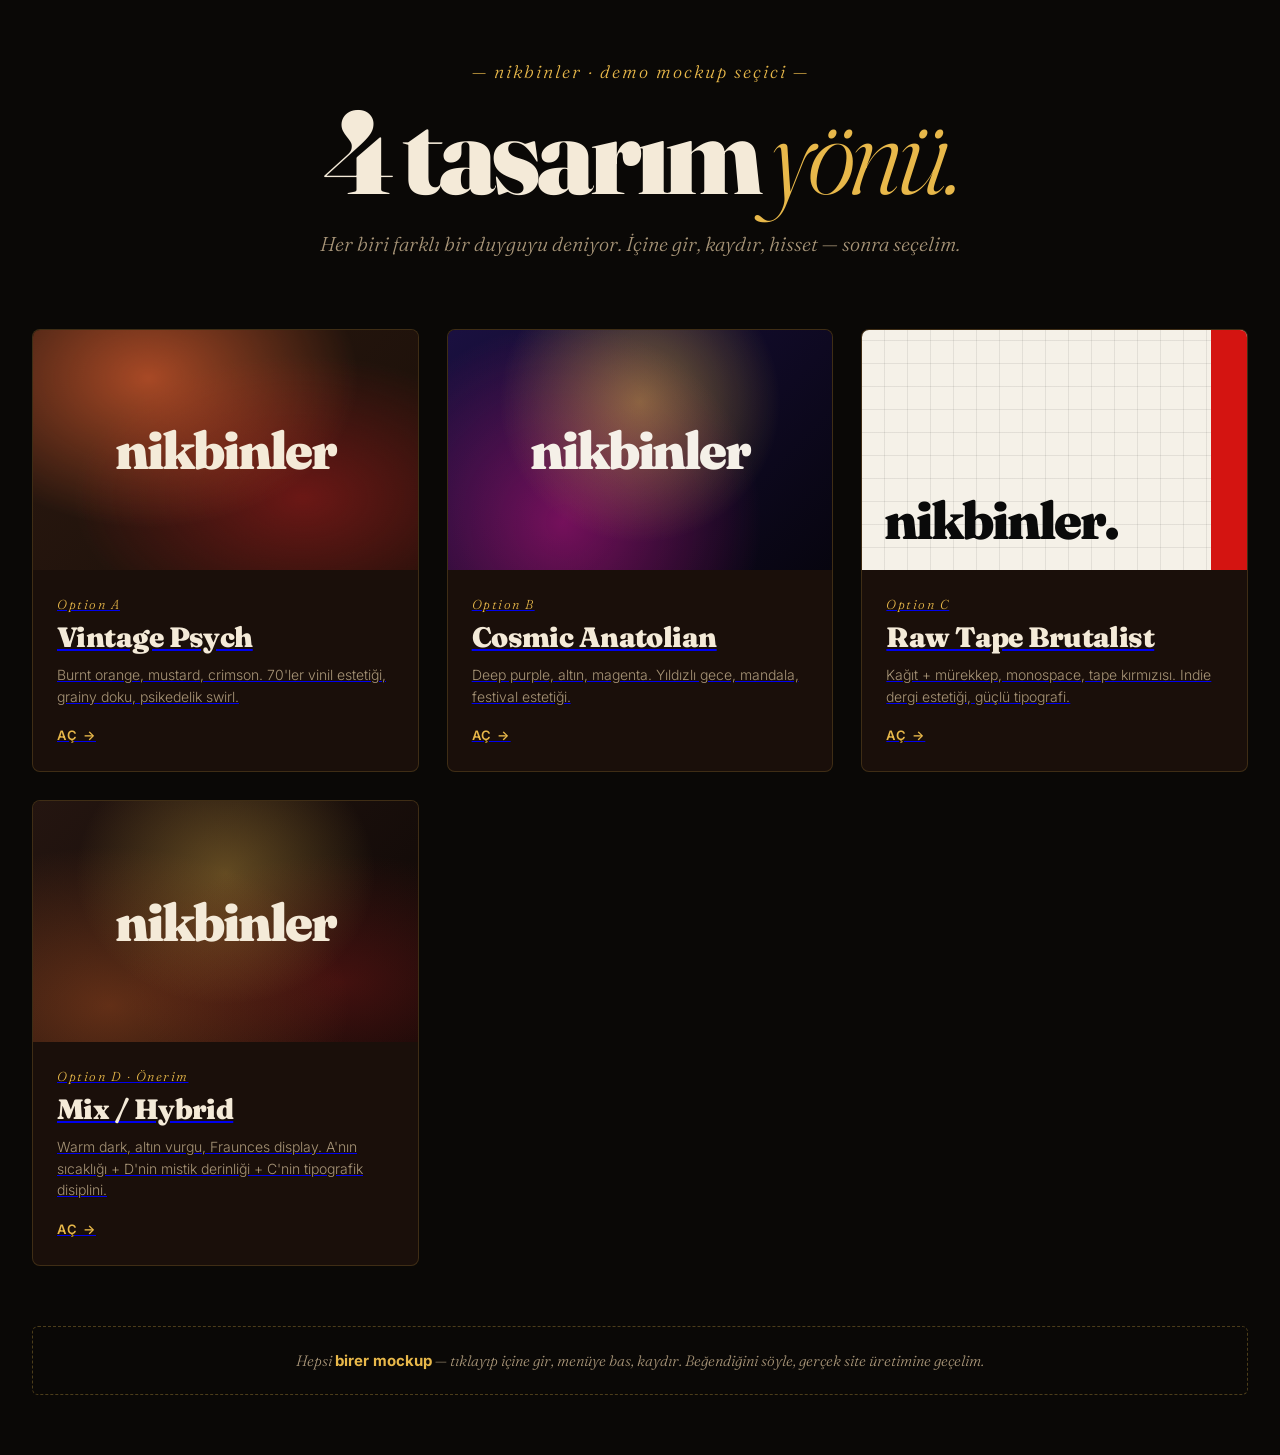
==== index.html @ 8a7c9aab "Add 4 design mockups + selector for Nikbinler site - Mockup A: Vintage Psych / Warm Analog (burnt or" ====
<!doctype html>
<html lang="tr">
<head>
<meta charset="utf-8">
<meta name="viewport" content="width=device-width,initial-scale=1">
<title>Nikbinler — Mockup Seçici</title>
<link href="https://fonts.googleapis.com/css2?family=Fraunces:ital,wght@0,400;0,900;1,300&family=Inter:wght@300;400;600&display=swap" rel="stylesheet">
<style>
  *{box-sizing:border-box;margin:0;padding:0}
  body{background:#0a0806;color:#f4ead8;font-family:'Inter',system-ui,sans-serif;min-height:100vh;padding:60px 32px;font-weight:300}
  .wrap{max-width:1280px;margin:0 auto}
  header{text-align:center;margin-bottom:70px}
  .kicker{font-family:'Fraunces',serif;font-style:italic;color:#e8b84a;font-size:18px;letter-spacing:2px;margin-bottom:18px}
  h1{font-family:'Fraunces',serif;font-weight:900;font-size:clamp(56px,9vw,120px);line-height:.9;letter-spacing:-.04em;color:#f4ead8}
  h1 em{font-weight:300;font-style:italic;color:#e8b84a}
  .sub{margin-top:24px;font-family:'Fraunces',serif;font-style:italic;font-size:20px;color:#a89578;max-width:640px;margin-left:auto;margin-right:auto;line-height:1.5}
  .grid{display:grid;grid-template-columns:repeat(auto-fit,minmax(300px,1fr));gap:28px;margin-top:20px}
  .card{background:#1a0f0a;border:1px solid rgba(232,184,74,.18);border-radius:8px;overflow:hidden;transition:all .3s;cursor:pointer;display:flex;flex-direction:column}
  .card:hover{transform:translateY(-8px);border-color:#e8b84a;box-shadow:0 30px 60px rgba(0,0,0,.5)}
  .card-preview{aspect-ratio:16/10;position:relative;overflow:hidden}
  .pA{background:
    radial-gradient(ellipse at 30% 20%,rgba(255,107,53,.6),transparent 55%),
    radial-gradient(ellipse at 70% 70%,rgba(139,26,26,.7),transparent 60%),
    linear-gradient(135deg,#2a1810,#1a0f08)}
  .pB{background:
    radial-gradient(circle at 50% 30%,rgba(232,184,74,.5),transparent 55%),
    radial-gradient(circle at 30% 80%,rgba(199,21,133,.55),transparent 60%),
    linear-gradient(135deg,#1a1040,#07050f)}
  .pC{background:#f5f1e8;background-image:
    repeating-linear-gradient(0deg,transparent 0,transparent 22px,rgba(10,10,10,.08) 22px,rgba(10,10,10,.08) 23px),
    repeating-linear-gradient(90deg,transparent 0,transparent 22px,rgba(10,10,10,.08) 22px,rgba(10,10,10,.08) 23px)}
  .pC::after{content:"nikbinler.";position:absolute;bottom:18px;left:22px;font-family:'Fraunces',serif;font-weight:900;font-size:52px;color:#0a0a0a;letter-spacing:-.04em}
  .pC::before{content:"";position:absolute;top:0;right:0;width:36px;height:100%;background:#d41411}
  .pD{background:
    radial-gradient(ellipse at 50% 30%,rgba(232,184,74,.35),transparent 55%),
    radial-gradient(ellipse at 20% 85%,rgba(232,106,44,.35),transparent 55%),
    radial-gradient(ellipse at 80% 75%,rgba(139,26,26,.4),transparent 50%),
    linear-gradient(135deg,#241510,#0e0806)}
  .pA::after,.pB::after,.pD::after{content:"nikbinler";position:absolute;top:50%;left:50%;transform:translate(-50%,-50%);font-family:'Fraunces',serif;font-weight:900;font-size:52px;color:#f4ead8;letter-spacing:-.04em}
  .pB::after{color:#f5f0e8}
  .pD::after{color:#f4ead8}
  .card-body{padding:26px 24px 28px;flex:1;display:flex;flex-direction:column}
  .card-tag{font-family:'Fraunces',serif;font-style:italic;font-size:13px;color:#e8b84a;letter-spacing:1.5px;margin-bottom:8px}
  .card h3{font-family:'Fraunces',serif;font-weight:900;font-size:28px;color:#f4ead8;margin-bottom:10px;letter-spacing:-.02em}
  .card p{font-size:14px;color:#a89578;margin-bottom:20px;flex:1;line-height:1.55}
  .card-link{font-size:13px;letter-spacing:1.5px;text-transform:uppercase;color:#e8b84a;font-weight:600}
  .card:hover .card-link{color:#fff}
  .note{margin-top:60px;padding:24px;border:1px dashed rgba(232,184,74,.3);border-radius:6px;font-family:'Fraunces',serif;font-style:italic;color:#a89578;text-align:center;font-size:15px}
  .note b{color:#e8b84a;font-style:normal;font-family:'Inter',sans-serif}
</style>
</head>
<body>
<div class="wrap">
  <header>
    <div class="kicker">— nikbinler · demo mockup seçici —</div>
    <h1>4 tasarım <em>yönü.</em></h1>
    <p class="sub">Her biri farklı bir duyguyu deniyor. İçine gir, kaydır, hisset — sonra seçelim.</p>
  </header>

  <div class="grid">
    <a href="./a/" class="card">
      <div class="card-preview pA"></div>
      <div class="card-body">
        <div class="card-tag">Option A</div>
        <h3>Vintage Psych</h3>
        <p>Burnt orange, mustard, crimson. 70'ler vinil estetiği, grainy doku, psikedelik swirl.</p>
        <span class="card-link">Aç →</span>
      </div>
    </a>
    <a href="./b/" class="card">
      <div class="card-preview pB"></div>
      <div class="card-body">
        <div class="card-tag">Option B</div>
        <h3>Cosmic Anatolian</h3>
        <p>Deep purple, altın, magenta. Yıldızlı gece, mandala, festival estetiği.</p>
        <span class="card-link">Aç →</span>
      </div>
    </a>
    <a href="./c/" class="card">
      <div class="card-preview pC"></div>
      <div class="card-body">
        <div class="card-tag">Option C</div>
        <h3>Raw Tape Brutalist</h3>
        <p>Kağıt + mürekkep, monospace, tape kırmızısı. Indie dergi estetiği, güçlü tipografi.</p>
        <span class="card-link">Aç →</span>
      </div>
    </a>
    <a href="./d/" class="card">
      <div class="card-preview pD"></div>
      <div class="card-body">
        <div class="card-tag">Option D · Önerim</div>
        <h3>Mix / Hybrid</h3>
        <p>Warm dark, altın vurgu, Fraunces display. A'nın sıcaklığı + D'nin mistik derinliği + C'nin tipografik disiplini.</p>
        <span class="card-link">Aç →</span>
      </div>
    </a>
  </div>

  <div class="note">Hepsi <b>birer mockup</b> — tıklayıp içine gir, menüye bas, kaydır. Beğendiğini söyle, gerçek site üretimine geçelim.</div>
</div>
</body>
</html>
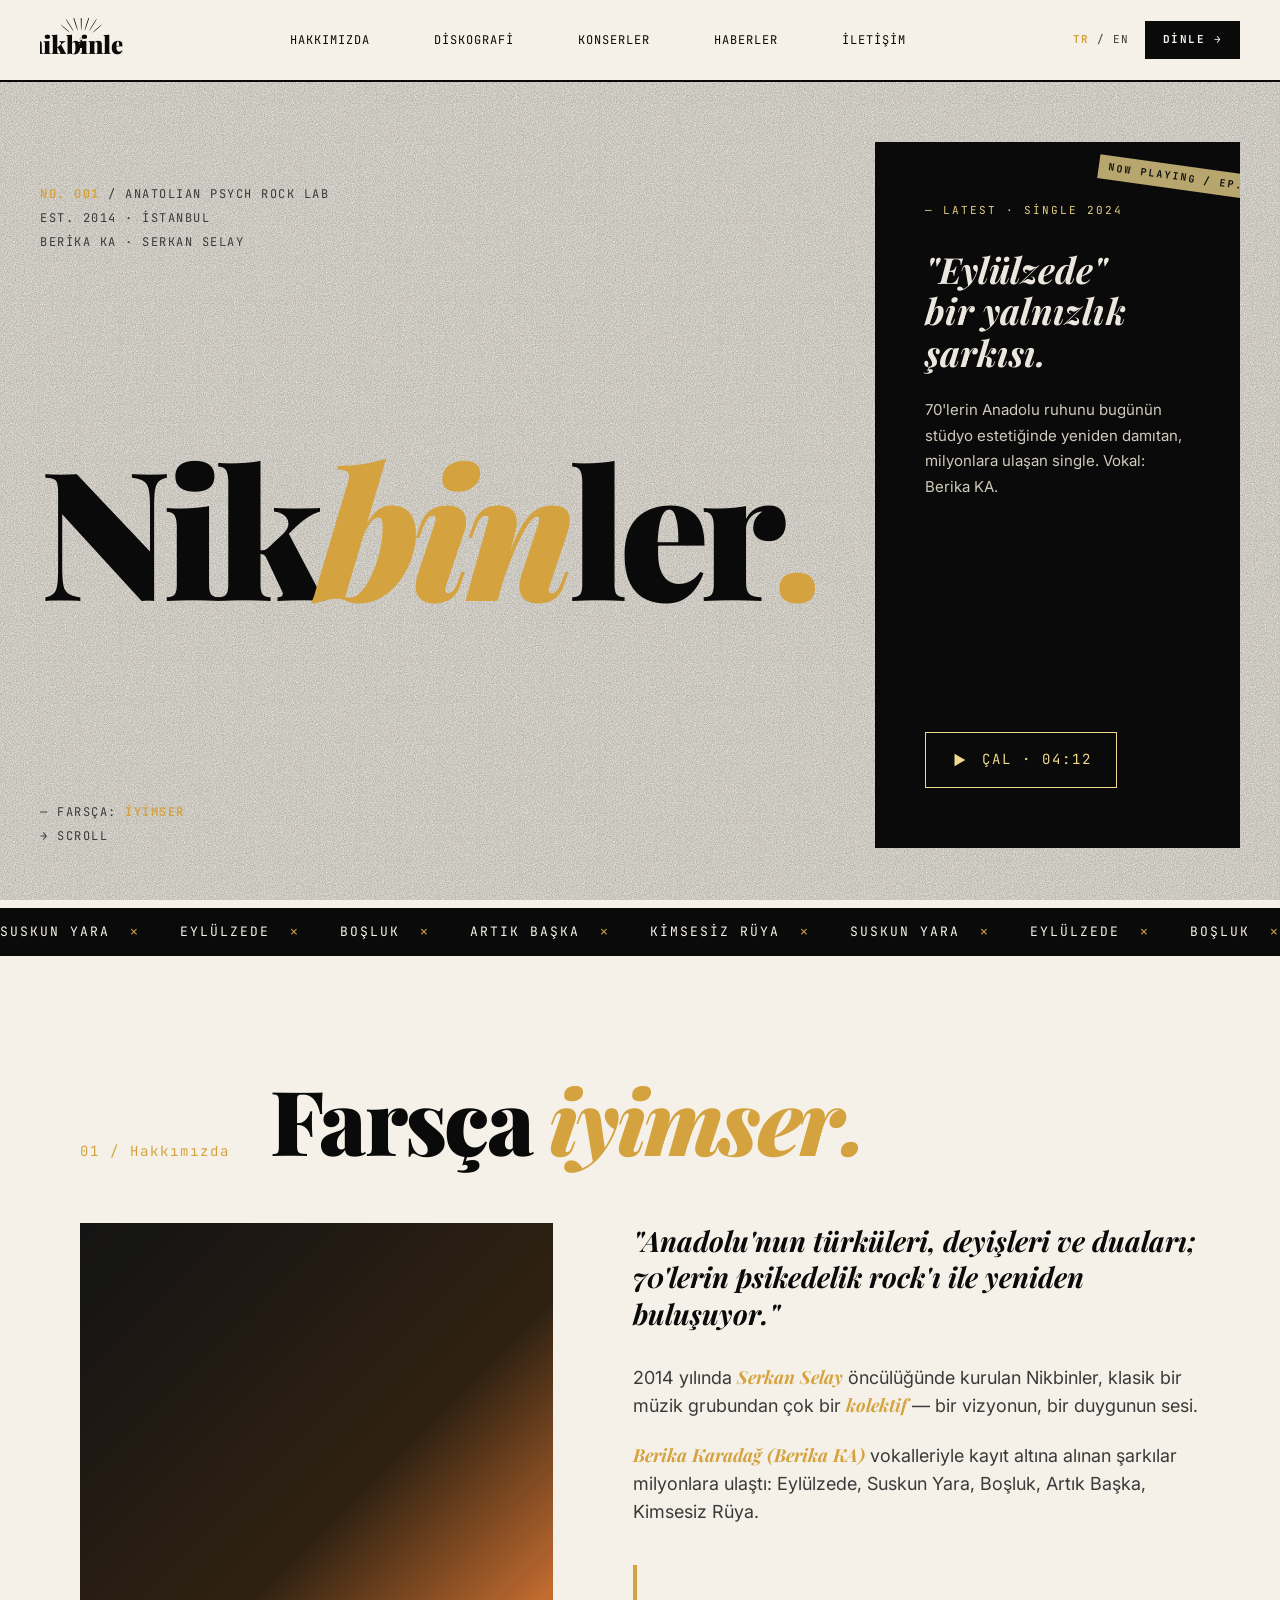
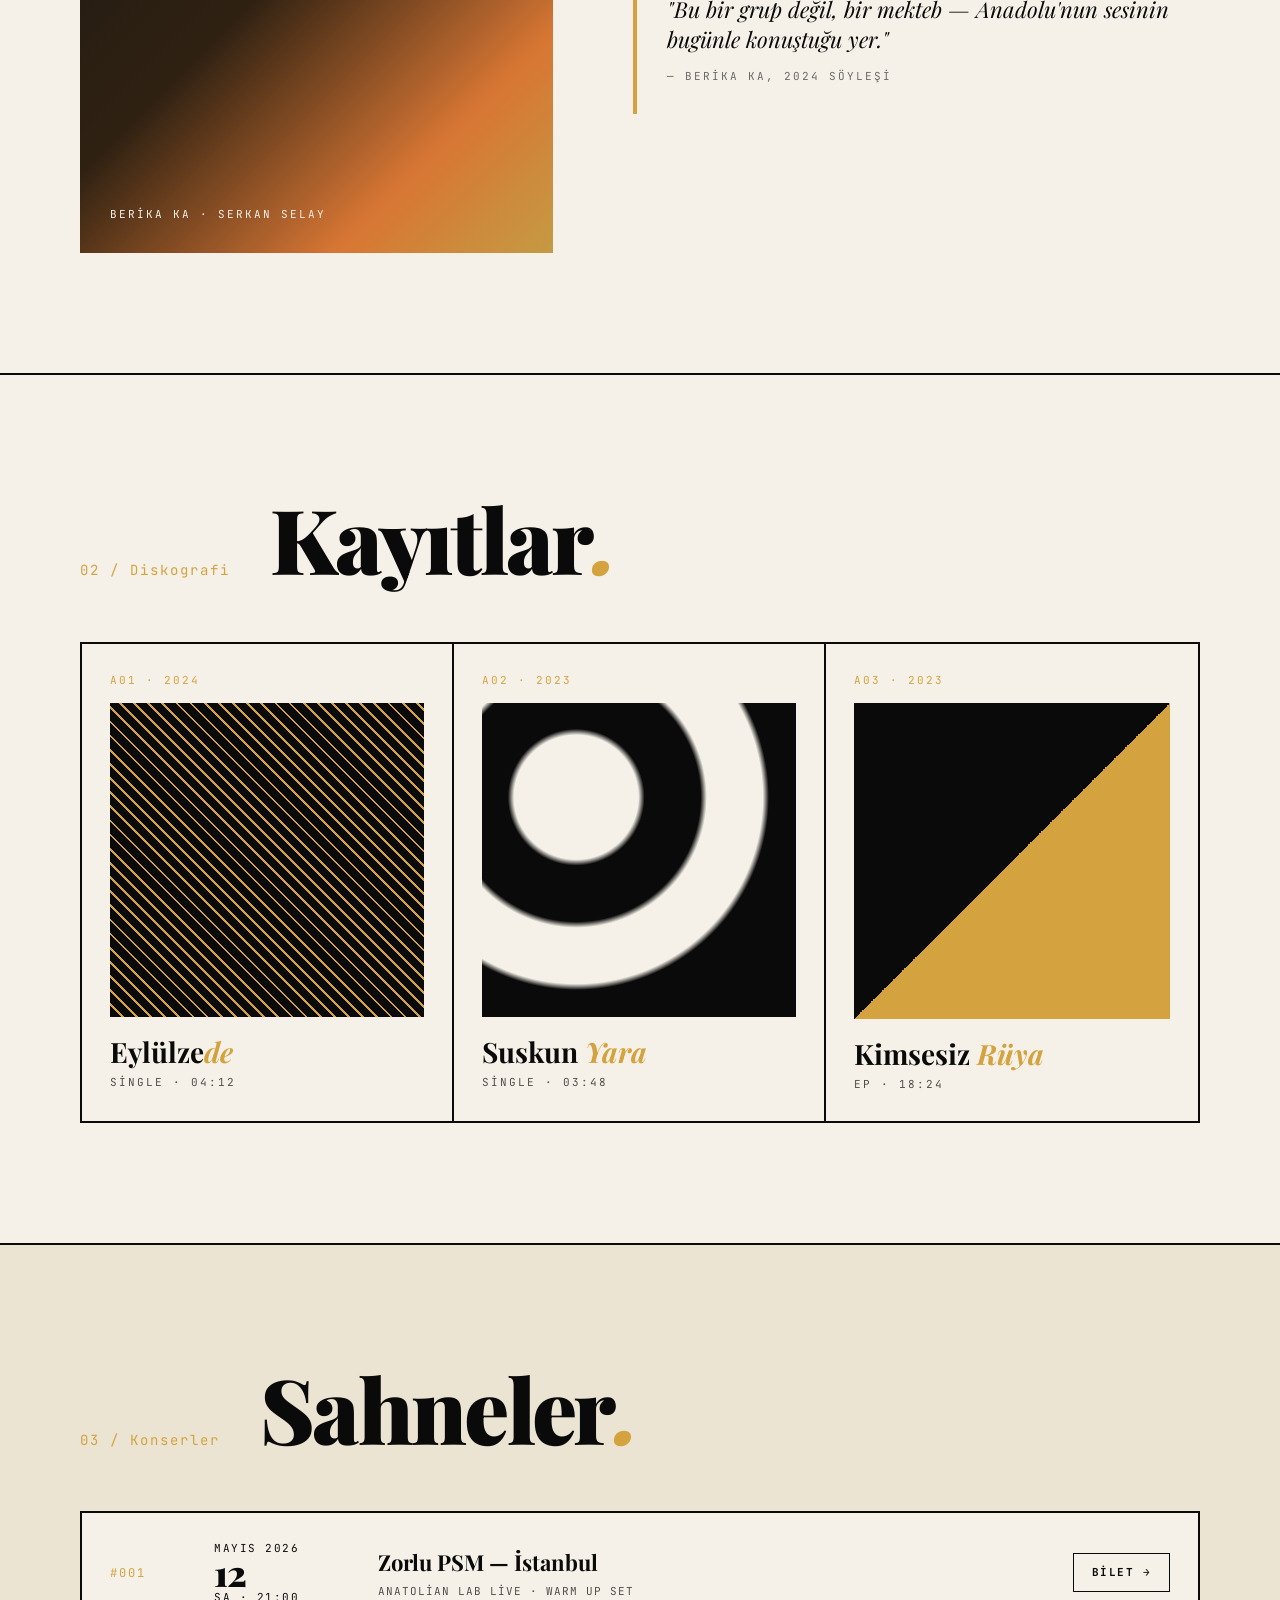
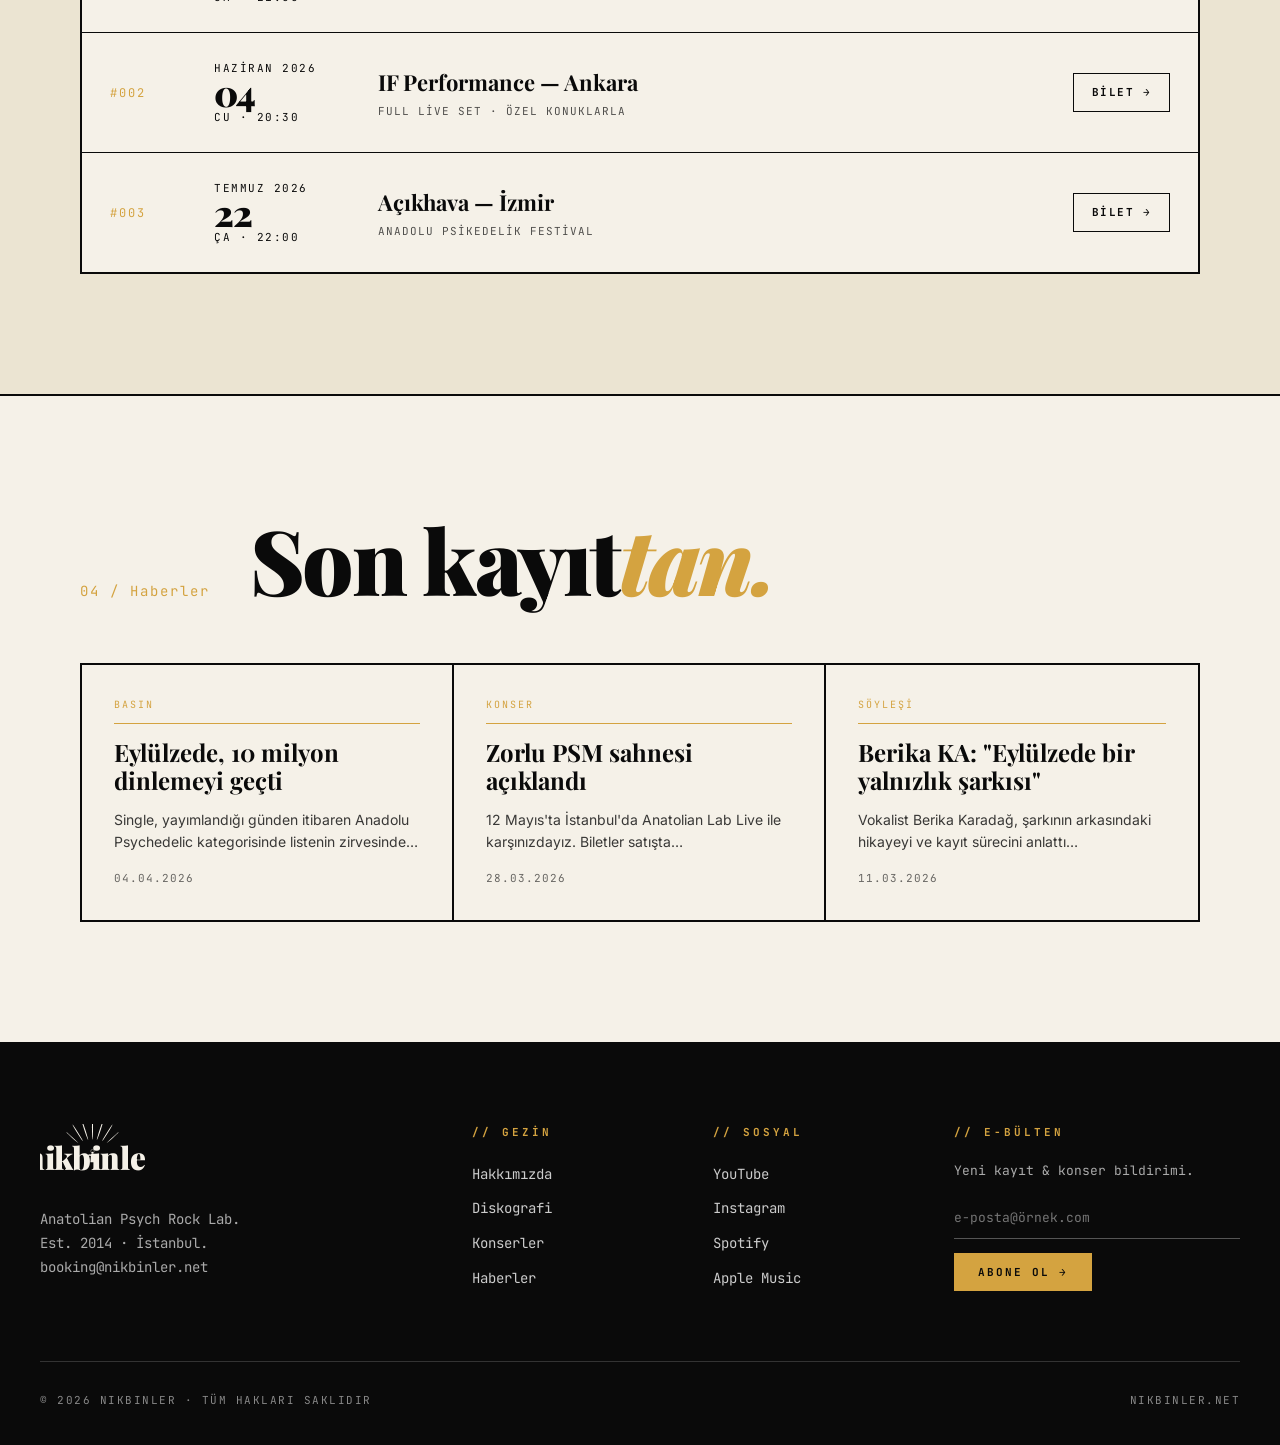
==== commit 3e64152f: "Make Raw Tape (C) the main design with mustard + orange palette - Removed mockups A, B, D, selector " ====
--- a/index.html
+++ b/index.html
@@ -3,100 +3,358 @@
 <head>
 <meta charset="utf-8">
 <meta name="viewport" content="width=device-width,initial-scale=1">
-<title>Nikbinler — Mockup Seçici</title>
-<link href="https://fonts.googleapis.com/css2?family=Fraunces:ital,wght@0,400;0,900;1,300&family=Inter:wght@300;400;600&display=swap" rel="stylesheet">
+<title>Nikbinler — Mockup C · Raw Tape Brutalist</title>
+<meta name="description" content="70'ler Anadolu Psychedelic Rock. Nikbinler resmi sitesi.">
+<link rel="preconnect" href="https://fonts.googleapis.com">
+<link rel="preconnect" href="https://fonts.gstatic.com" crossorigin>
+<link href="https://fonts.googleapis.com/css2?family=JetBrains+Mono:wght@400;500;700&family=Playfair+Display:ital,wght@0,700;0,900;1,700&family=Inter:wght@400;500&display=swap" rel="stylesheet">
 <style>
+  :root{
+    --paper:#f5f1e8;
+    --paper2:#ebe4d2;
+    --ink:#0a0a0a;
+    --ink-dim:#3a3a3a;
+    --ink-light:#6a6a6a;
+    --accent:#d4a340;
+    --accent-hi:#e87a2f;
+    --tape:#f0d98a;
+  }
   *{box-sizing:border-box;margin:0;padding:0}
-  body{background:#0a0806;color:#f4ead8;font-family:'Inter',system-ui,sans-serif;min-height:100vh;padding:60px 32px;font-weight:300}
-  .wrap{max-width:1280px;margin:0 auto}
-  header{text-align:center;margin-bottom:70px}
-  .kicker{font-family:'Fraunces',serif;font-style:italic;color:#e8b84a;font-size:18px;letter-spacing:2px;margin-bottom:18px}
-  h1{font-family:'Fraunces',serif;font-weight:900;font-size:clamp(56px,9vw,120px);line-height:.9;letter-spacing:-.04em;color:#f4ead8}
-  h1 em{font-weight:300;font-style:italic;color:#e8b84a}
-  .sub{margin-top:24px;font-family:'Fraunces',serif;font-style:italic;font-size:20px;color:#a89578;max-width:640px;margin-left:auto;margin-right:auto;line-height:1.5}
-  .grid{display:grid;grid-template-columns:repeat(auto-fit,minmax(300px,1fr));gap:28px;margin-top:20px}
-  .card{background:#1a0f0a;border:1px solid rgba(232,184,74,.18);border-radius:8px;overflow:hidden;transition:all .3s;cursor:pointer;display:flex;flex-direction:column}
-  .card:hover{transform:translateY(-8px);border-color:#e8b84a;box-shadow:0 30px 60px rgba(0,0,0,.5)}
-  .card-preview{aspect-ratio:16/10;position:relative;overflow:hidden}
-  .pA{background:
-    radial-gradient(ellipse at 30% 20%,rgba(255,107,53,.6),transparent 55%),
-    radial-gradient(ellipse at 70% 70%,rgba(139,26,26,.7),transparent 60%),
-    linear-gradient(135deg,#2a1810,#1a0f08)}
-  .pB{background:
-    radial-gradient(circle at 50% 30%,rgba(232,184,74,.5),transparent 55%),
-    radial-gradient(circle at 30% 80%,rgba(199,21,133,.55),transparent 60%),
-    linear-gradient(135deg,#1a1040,#07050f)}
-  .pC{background:#f5f1e8;background-image:
-    repeating-linear-gradient(0deg,transparent 0,transparent 22px,rgba(10,10,10,.08) 22px,rgba(10,10,10,.08) 23px),
-    repeating-linear-gradient(90deg,transparent 0,transparent 22px,rgba(10,10,10,.08) 22px,rgba(10,10,10,.08) 23px)}
-  .pC::after{content:"nikbinler.";position:absolute;bottom:18px;left:22px;font-family:'Fraunces',serif;font-weight:900;font-size:52px;color:#0a0a0a;letter-spacing:-.04em}
-  .pC::before{content:"";position:absolute;top:0;right:0;width:36px;height:100%;background:#d41411}
-  .pD{background:
-    radial-gradient(ellipse at 50% 30%,rgba(232,184,74,.35),transparent 55%),
-    radial-gradient(ellipse at 20% 85%,rgba(232,106,44,.35),transparent 55%),
-    radial-gradient(ellipse at 80% 75%,rgba(139,26,26,.4),transparent 50%),
-    linear-gradient(135deg,#241510,#0e0806)}
-  .pA::after,.pB::after,.pD::after{content:"nikbinler";position:absolute;top:50%;left:50%;transform:translate(-50%,-50%);font-family:'Fraunces',serif;font-weight:900;font-size:52px;color:#f4ead8;letter-spacing:-.04em}
-  .pB::after{color:#f5f0e8}
-  .pD::after{color:#f4ead8}
-  .card-body{padding:26px 24px 28px;flex:1;display:flex;flex-direction:column}
-  .card-tag{font-family:'Fraunces',serif;font-style:italic;font-size:13px;color:#e8b84a;letter-spacing:1.5px;margin-bottom:8px}
-  .card h3{font-family:'Fraunces',serif;font-weight:900;font-size:28px;color:#f4ead8;margin-bottom:10px;letter-spacing:-.02em}
-  .card p{font-size:14px;color:#a89578;margin-bottom:20px;flex:1;line-height:1.55}
-  .card-link{font-size:13px;letter-spacing:1.5px;text-transform:uppercase;color:#e8b84a;font-weight:600}
-  .card:hover .card-link{color:#fff}
-  .note{margin-top:60px;padding:24px;border:1px dashed rgba(232,184,74,.3);border-radius:6px;font-family:'Fraunces',serif;font-style:italic;color:#a89578;text-align:center;font-size:15px}
-  .note b{color:#e8b84a;font-style:normal;font-family:'Inter',sans-serif}
+  html{scroll-behavior:smooth}
+  body{
+    background:var(--paper);
+    color:var(--ink);
+    font-family:'Inter',system-ui,sans-serif;
+    font-weight:400;
+    line-height:1.55;
+    overflow-x:hidden;
+    position:relative;
+  }
+  /* paper texture + subtle grid */
+  body::before{
+    content:"";
+    position:fixed;inset:0;
+    background-image:
+      url("shared/img/noise.svg"),
+      repeating-linear-gradient(0deg,transparent 0,transparent 39px,rgba(10,10,10,.04) 39px,rgba(10,10,10,.04) 40px),
+      repeating-linear-gradient(90deg,transparent 0,transparent 39px,rgba(10,10,10,.04) 39px,rgba(10,10,10,.04) 40px);
+    opacity:.6;
+    pointer-events:none;
+    z-index:1;
+    mix-blend-mode:multiply;
+  }
+  a{color:inherit;text-decoration:none}
+  img{max-width:100%;display:block}
+  .container{max-width:1320px;margin:0 auto;padding:0 40px;position:relative;z-index:2}
+
+  /* NAV */
+  nav{
+    position:sticky;top:0;z-index:100;
+    background:var(--paper);
+    border-bottom:2px solid var(--ink);
+  }
+  .nav-inner{display:grid;grid-template-columns:auto 1fr auto;gap:40px;align-items:center;padding:18px 40px;max-width:1400px;margin:0 auto}
+  .nav-logo{color:var(--ink);height:44px}
+  .nav-logo svg{height:100%;width:auto}
+  .nav-menu{display:flex;gap:32px;align-items:center;justify-content:center}
+  .nav-menu a{font-family:'JetBrains Mono',monospace;font-size:12px;letter-spacing:1px;text-transform:uppercase;color:var(--ink);transition:color .15s;position:relative}
+  .nav-menu a::before{content:"[ ";color:var(--accent);opacity:0;transition:opacity .15s}
+  .nav-menu a::after{content:" ]";color:var(--accent);opacity:0;transition:opacity .15s}
+  .nav-menu a:hover::before,.nav-menu a:hover::after{opacity:1}
+  .nav-right{display:flex;gap:16px;align-items:center}
+  .nav-cta{background:var(--ink);color:var(--paper);padding:10px 18px;font-family:'JetBrains Mono',monospace;font-size:11px;letter-spacing:1.5px;text-transform:uppercase;font-weight:700}
+  .nav-cta:hover{background:var(--accent-hi);color:var(--ink)}
+  .lang{font-family:'JetBrains Mono',monospace;font-size:11px;color:var(--ink-dim);letter-spacing:1px}
+  .lang b{color:var(--accent)}
+
+  /* HERO */
+  .hero{
+    min-height:92vh;
+    display:grid;
+    grid-template-columns:1fr 1fr;
+    padding:60px 40px;
+    position:relative;
+    border-bottom:2px solid var(--ink);
+    gap:60px;
+  }
+  .hero-left{display:flex;flex-direction:column;justify-content:space-between;padding-top:40px}
+  .hero-meta{font-family:'JetBrains Mono',monospace;font-size:12px;letter-spacing:1.5px;text-transform:uppercase;color:var(--ink-dim);line-height:2}
+  .hero-meta b{color:var(--accent)}
+  .hero h1{
+    font-family:'Playfair Display',serif;
+    font-weight:900;
+    font-size:clamp(80px,14vw,220px);
+    line-height:.85;
+    color:var(--ink);
+    letter-spacing:-.04em;
+    margin:40px 0;
+  }
+  .hero h1 i{font-style:italic;color:var(--accent)}
+  .hero-right{background:var(--ink);color:var(--paper);padding:60px 50px;display:flex;flex-direction:column;justify-content:space-between;position:relative;overflow:hidden}
+  .hero-right::before{
+    content:"";position:absolute;inset:0;
+    background-image:url("shared/img/noise.svg");
+    opacity:.15;pointer-events:none;
+  }
+  .hero-tag{font-family:'JetBrains Mono',monospace;font-size:11px;letter-spacing:2px;text-transform:uppercase;color:var(--tape);margin-bottom:30px}
+  .hero-right h2{font-family:'Playfair Display',serif;font-weight:700;font-size:36px;line-height:1.15;margin-bottom:24px;font-style:italic}
+  .hero-right p{font-size:15px;color:#d8d3c4;line-height:1.7;margin-bottom:32px;max-width:420px}
+  .play-big{display:inline-flex;align-items:center;gap:14px;font-family:'JetBrains Mono',monospace;font-size:14px;letter-spacing:2px;text-transform:uppercase;color:var(--tape);border:1px solid var(--tape);padding:16px 24px;width:fit-content;transition:all .2s;position:relative;z-index:2}
+  .play-big:hover{background:var(--tape);color:var(--ink)}
+  .play-big svg{width:18px;height:18px}
+  .tape-strip{position:absolute;background:var(--tape);opacity:.75;mix-blend-mode:screen;padding:4px 10px;font-family:'JetBrains Mono',monospace;font-size:10px;letter-spacing:2px;color:var(--ink);font-weight:700;transform:rotate(-3deg)}
+
+  /* Banner bar */
+  .runner{background:var(--ink);color:var(--paper);padding:12px 0;overflow:hidden;border-bottom:2px solid var(--ink)}
+  .runner-track{display:flex;gap:40px;white-space:nowrap;animation:slide 35s linear infinite;font-family:'JetBrains Mono',monospace;font-size:13px;letter-spacing:2px;text-transform:uppercase}
+  .runner-track span{display:inline-flex;align-items:center;gap:20px}
+  .runner-track span::after{content:"✕";color:var(--accent)}
+  @keyframes slide{to{transform:translateX(-50%)}}
+
+  /* SECTION */
+  section{padding:120px 40px;border-bottom:2px solid var(--ink);position:relative;z-index:2}
+  .section-head{display:grid;grid-template-columns:auto 1fr;gap:40px;align-items:baseline;margin-bottom:60px}
+  .section-num{font-family:'JetBrains Mono',monospace;font-size:14px;color:var(--accent);letter-spacing:2px}
+  .section-title{font-family:'Playfair Display',serif;font-weight:900;font-size:clamp(48px,7vw,96px);line-height:.95;color:var(--ink);letter-spacing:-.03em}
+  .section-title i{color:var(--accent);font-style:italic}
+
+  /* ABOUT */
+  .about{display:grid;grid-template-columns:1fr 1.2fr;gap:80px;align-items:start;max-width:1320px;margin:0 auto}
+  .about-visual{aspect-ratio:3/4;background:var(--ink);position:relative;overflow:hidden}
+  .about-visual::before{content:"BERİKA KA · SERKAN SELAY";position:absolute;bottom:30px;left:30px;color:var(--paper);font-family:'JetBrains Mono',monospace;font-size:11px;letter-spacing:2px;z-index:3}
+  .about-visual::after{content:"";position:absolute;inset:0;background:linear-gradient(135deg,var(--ink),#2a1a08 50%,var(--accent-hi) 80%,var(--accent));opacity:.92;mix-blend-mode:screen}
+  .about-content p{font-size:18px;color:var(--ink-dim);margin-bottom:22px;max-width:600px}
+  .about-content p i{color:var(--accent);font-family:'Playfair Display',serif;font-weight:700}
+  .about-content .lede{font-family:'Playfair Display',serif;font-size:28px;line-height:1.3;color:var(--ink);font-style:italic;margin-bottom:32px;font-weight:700}
+  .pull-quote{margin:40px 0;padding:30px 0 30px 30px;border-left:4px solid var(--accent);font-family:'Playfair Display',serif;font-size:22px;font-style:italic;color:var(--ink);line-height:1.35}
+  .pull-quote footer{font-family:'JetBrains Mono',monospace;font-size:11px;letter-spacing:2px;text-transform:uppercase;color:var(--ink-light);margin-top:14px;font-style:normal;padding:0;background:none;border:none}
+
+  /* DISCO */
+  .albums{display:grid;grid-template-columns:repeat(3,1fr);gap:0;border:2px solid var(--ink)}
+  .album{padding:28px;border-right:2px solid var(--ink);cursor:pointer;transition:background .2s;position:relative}
+  .album:last-child{border-right:none}
+  .album:hover{background:var(--ink);color:var(--paper)}
+  .album-num{font-family:'JetBrains Mono',monospace;font-size:11px;color:var(--accent);letter-spacing:2px;margin-bottom:14px}
+  .album-cover{aspect-ratio:1;margin-bottom:20px;position:relative;overflow:hidden}
+  .cov1{background:repeating-linear-gradient(45deg,var(--ink),var(--ink) 8px,var(--accent) 8px,var(--accent) 10px)}
+  .cov2{background:radial-gradient(circle at 30% 30%,var(--paper),var(--paper) 20%,var(--ink) 22%,var(--ink) 40%,var(--paper) 42%,var(--paper) 60%,var(--ink) 62%)}
+  .cov3{background:linear-gradient(135deg,var(--ink) 0%,var(--ink) 50%,var(--accent) 50%,var(--accent) 100%)}
+  .album-title{font-family:'Playfair Display',serif;font-weight:700;font-size:28px;line-height:1.1;margin-bottom:6px}
+  .album-title i{color:var(--accent);font-style:italic}
+  .album:hover .album-title i{color:var(--tape)}
+  .album-meta{font-family:'JetBrains Mono',monospace;font-size:11px;letter-spacing:2px;text-transform:uppercase;color:inherit;opacity:.7}
+
+  /* CONCERTS */
+  .concerts-wrap{background:var(--paper2)}
+  .concert-list{border:2px solid var(--ink);background:var(--paper);margin-top:40px}
+  .concert{display:grid;grid-template-columns:80px 140px 1fr auto;gap:24px;padding:28px 28px;align-items:center;border-bottom:1px solid var(--ink)}
+  .concert:last-child{border-bottom:none}
+  .concert:hover{background:var(--ink);color:var(--paper)}
+  .concert:hover .c-num,.concert:hover .c-date b{color:var(--accent)}
+  .c-num{font-family:'JetBrains Mono',monospace;font-size:12px;color:var(--accent);letter-spacing:2px}
+  .c-date{font-family:'JetBrains Mono',monospace;font-size:11px;letter-spacing:1.5px;text-transform:uppercase;line-height:1.3}
+  .c-date b{display:block;font-family:'Playfair Display',serif;font-weight:900;font-size:36px;color:var(--ink);letter-spacing:-1px;line-height:.9;margin-bottom:2px}
+  .c-info h4{font-family:'Playfair Display',serif;font-weight:700;font-size:22px;margin-bottom:4px}
+  .c-info p{font-family:'JetBrains Mono',monospace;font-size:11px;color:inherit;opacity:.7;letter-spacing:1px;text-transform:uppercase}
+  .c-btn{font-family:'JetBrains Mono',monospace;font-size:11px;letter-spacing:1.5px;text-transform:uppercase;padding:10px 18px;border:1px solid currentColor;font-weight:700}
+  .c-btn:hover{background:var(--accent-hi);border-color:var(--accent-hi);color:var(--ink)}
+
+  /* NEWS */
+  .news-grid{display:grid;grid-template-columns:repeat(3,1fr);gap:0;border:2px solid var(--ink)}
+  .news-card{padding:32px;border-right:2px solid var(--ink);transition:background .2s}
+  .news-card:last-child{border-right:none}
+  .news-card:hover{background:var(--ink);color:var(--paper)}
+  .news-tag{font-family:'JetBrains Mono',monospace;font-size:10px;letter-spacing:2px;text-transform:uppercase;color:var(--accent);margin-bottom:14px;padding-bottom:10px;border-bottom:1px solid currentColor;display:block}
+  .news-card h4{font-family:'Playfair Display',serif;font-weight:700;font-size:24px;line-height:1.2;margin-bottom:14px}
+  .news-card p{font-size:14px;color:inherit;opacity:.8}
+  .news-date{font-family:'JetBrains Mono',monospace;font-size:11px;color:inherit;opacity:.6;margin-top:18px;letter-spacing:1px}
+
+  /* FOOTER */
+  footer{background:var(--ink);color:var(--paper);padding:80px 40px 36px;position:relative;z-index:2}
+  .footer-grid{max-width:1320px;margin:0 auto;display:grid;grid-template-columns:2fr 1fr 1fr 1.5fr;gap:50px}
+  .footer-brand svg{height:56px;color:var(--paper)}
+  .footer-brand p{color:#aaa;margin-top:22px;font-size:14px;max-width:280px;font-family:'JetBrains Mono',monospace;line-height:1.7}
+  footer h5{font-family:'JetBrains Mono',monospace;font-size:11px;letter-spacing:3px;text-transform:uppercase;color:var(--accent);margin-bottom:20px}
+  footer ul{list-style:none;display:flex;flex-direction:column;gap:10px}
+  footer li a{color:#ccc;font-size:14px;font-family:'JetBrains Mono',monospace;transition:color .15s}
+  footer li a:hover{color:var(--tape)}
+  .newsletter input{background:transparent;border:none;border-bottom:1px solid #555;padding:12px 0;color:var(--paper);width:100%;font-family:'JetBrains Mono',monospace;font-size:13px}
+  .newsletter input:focus{outline:none;border-color:var(--tape)}
+  .newsletter button{margin-top:14px;font-family:'JetBrains Mono',monospace;font-size:11px;letter-spacing:2px;text-transform:uppercase;background:var(--accent);color:var(--ink);border:none;padding:12px 24px;font-weight:700;cursor:pointer}
+  .newsletter button:hover{background:var(--accent-hi);color:var(--ink)}
+  .copyright{max-width:1320px;margin:70px auto 0;padding-top:30px;border-top:1px solid #333;display:flex;justify-content:space-between;color:#888;font-size:11px;font-family:'JetBrains Mono',monospace;letter-spacing:1.5px}
+  .mockup-badge{position:fixed;bottom:20px;right:20px;background:var(--accent);color:var(--paper);padding:10px 18px;font-family:'JetBrains Mono',monospace;font-size:11px;letter-spacing:2px;text-transform:uppercase;font-weight:700;z-index:999;box-shadow:0 10px 30px rgba(0,0,0,.25)}
+  .mockup-badge a{color:inherit;text-decoration:underline;margin-left:10px}
+
+  @media(max-width:900px){
+    .nav-menu{display:none}
+    .hero{grid-template-columns:1fr}
+    .hero-right{order:2}
+    .about{grid-template-columns:1fr;gap:40px}
+    .albums,.news-grid{grid-template-columns:1fr}
+    .album,.news-card{border-right:none;border-bottom:2px solid var(--ink)}
+    .concert{grid-template-columns:1fr;gap:10px}
+    .footer-grid{grid-template-columns:1fr 1fr}
+    .copyright{flex-direction:column;gap:10px;text-align:center}
+  }
 </style>
 </head>
 <body>
-<div class="wrap">
-  <header>
-    <div class="kicker">— nikbinler · demo mockup seçici —</div>
-    <h1>4 tasarım <em>yönü.</em></h1>
-    <p class="sub">Her biri farklı bir duyguyu deniyor. İçine gir, kaydır, hisset — sonra seçelim.</p>
-  </header>
-
-  <div class="grid">
-    <a href="./a/" class="card">
-      <div class="card-preview pA"></div>
-      <div class="card-body">
-        <div class="card-tag">Option A</div>
-        <h3>Vintage Psych</h3>
-        <p>Burnt orange, mustard, crimson. 70'ler vinil estetiği, grainy doku, psikedelik swirl.</p>
-        <span class="card-link">Aç →</span>
+
+<!-- Logo sprite -->
+<svg style="display:none" aria-hidden="true" xmlns="http://www.w3.org/2000/svg">
+  <symbol id="nb-logo" viewBox="0 0 600 320">
+    <g fill="currentColor" transform="translate(300 90)">
+      <ellipse cx="0" cy="-70" rx="3" ry="70"/>
+      <ellipse cx="-45" cy="-60" rx="3" ry="65" transform="rotate(-18 -45 -60)"/>
+      <ellipse cx="45" cy="-60" rx="3" ry="65" transform="rotate(18 45 -60)"/>
+      <ellipse cx="-85" cy="-40" rx="2.5" ry="55" transform="rotate(-32 -85 -40)"/>
+      <ellipse cx="85" cy="-40" rx="2.5" ry="55" transform="rotate(32 85 -40)"/>
+      <ellipse cx="-115" cy="-12" rx="2" ry="45" transform="rotate(-48 -115 -12)"/>
+      <ellipse cx="115" cy="-12" rx="2" ry="45" transform="rotate(48 115 -12)"/>
+    </g>
+    <text x="300" y="260" text-anchor="middle" fill="currentColor" font-family="'Alfa Slab One','Playfair Display',Georgia,serif" font-size="180" letter-spacing="-2" font-weight="900">nikbinler</text>
+    <g fill="currentColor" transform="translate(300 180) scale(0.55)">
+      <circle cx="0" cy="-45" r="18" fill="none" stroke="currentColor" stroke-width="4"/>
+      <circle cx="0" cy="-30" r="10"/>
+      <path d="M-14 -18 Q-18 20 -22 70 L22 70 Q18 20 14 -18 Q7 -22 0 -22 Q-7 -22 -14 -18 Z"/>
+      <path d="M-14 -10 Q-45 -20 -58 10 Q-48 0 -18 5 Z"/>
+      <path d="M14 -10 Q45 -20 58 10 Q48 0 18 5 Z"/>
+      <path d="M22 30 L55 55 M30 32 Q38 28 42 36 M38 40 Q46 36 50 44 M46 48 Q54 44 58 52" stroke="currentColor" stroke-width="2.5" fill="none"/>
+    </g>
+  </symbol>
+</svg>
+
+<nav>
+  <div class="nav-inner">
+    <a href="#" class="nav-logo" aria-label="Nikbinler"><svg viewBox="0 0 600 320"><use href="#nb-logo"/></svg></a>
+    <div class="nav-menu">
+      <a href="#hakkimizda">Hakkımızda</a>
+      <a href="#diskografi">Diskografi</a>
+      <a href="#konserler">Konserler</a>
+      <a href="#haberler">Haberler</a>
+      <a href="#iletisim">İletişim</a>
+    </div>
+    <div class="nav-right">
+      <span class="lang"><b>TR</b> / EN</span>
+      <a href="#dinle" class="nav-cta">Dinle →</a>
+    </div>
+  </div>
+</nav>
+
+<!-- HERO -->
+<section class="hero">
+  <div class="hero-left">
+    <div class="hero-meta">
+      <div><b>No. 001</b> / ANATOLIAN PSYCH ROCK LAB</div>
+      <div>EST. 2014 · İSTANBUL</div>
+      <div>BERİKA KA · SERKAN SELAY</div>
+    </div>
+    <h1>Nik<i>bin</i>ler<span style="color:var(--accent)">.</span></h1>
+    <div class="hero-meta">
+      <div>— FARSÇA: <b>İYİMSER</b></div>
+      <div>→ SCROLL</div>
+    </div>
+  </div>
+  <div class="hero-right">
+    <span class="tape-strip" style="top:24px;right:-30px;transform:rotate(8deg)">NOW PLAYING / EP.04</span>
+    <div>
+      <div class="hero-tag">— Latest · Single 2024</div>
+      <h2>"Eylülzede" <br>bir yalnızlık şarkısı.</h2>
+      <p>70'lerin Anadolu ruhunu bugünün stüdyo estetiğinde yeniden damıtan, milyonlara ulaşan single. Vokal: Berika KA.</p>
+    </div>
+    <a href="#" class="play-big"><svg viewBox="0 0 20 20" fill="currentColor"><path d="M5 3 L17 10 L5 17 Z"/></svg> Çal · 04:12</a>
+  </div>
+</section>
+
+<!-- RUNNER -->
+<div class="runner">
+  <div class="runner-track">
+    <span>SUSKUN YARA</span><span>EYLÜLZEDE</span><span>BOŞLUK</span><span>ARTIK BAŞKA</span><span>KİMSESİZ RÜYA</span>
+    <span>SUSKUN YARA</span><span>EYLÜLZEDE</span><span>BOŞLUK</span><span>ARTIK BAŞKA</span><span>KİMSESİZ RÜYA</span>
+  </div>
+</div>
+
+<!-- ABOUT -->
+<section id="hakkimizda">
+  <div class="container">
+    <div class="section-head"><div class="section-num">01 / Hakkımızda</div><h2 class="section-title">Farsça <i>iyimser.</i></h2></div>
+    <div class="about">
+      <div class="about-visual" aria-hidden="true"></div>
+      <div class="about-content">
+        <p class="lede">"Anadolu'nun türküleri, deyişleri ve duaları; 70'lerin psikedelik rock'ı ile yeniden buluşuyor."</p>
+        <p>2014 yılında <i>Serkan Selay</i> öncülüğünde kurulan Nikbinler, klasik bir müzik grubundan çok bir <i>kolektif</i> — bir vizyonun, bir duygunun sesi.</p>
+        <p><i>Berika Karadağ (Berika KA)</i> vokalleriyle kayıt altına alınan şarkılar milyonlara ulaştı: Eylülzede, Suskun Yara, Boşluk, Artık Başka, Kimsesiz Rüya.</p>
+        <blockquote class="pull-quote">"Bu bir grup değil, bir mekteb — Anadolu'nun sesinin bugünle konuştuğu yer."<footer>— Berika KA, 2024 Söyleşi</footer></blockquote>
       </div>
-    </a>
-    <a href="./b/" class="card">
-      <div class="card-preview pB"></div>
-      <div class="card-body">
-        <div class="card-tag">Option B</div>
-        <h3>Cosmic Anatolian</h3>
-        <p>Deep purple, altın, magenta. Yıldızlı gece, mandala, festival estetiği.</p>
-        <span class="card-link">Aç →</span>
+    </div>
+  </div>
+</section>
+
+<!-- DISCO -->
+<section id="diskografi">
+  <div class="container">
+    <div class="section-head"><div class="section-num">02 / Diskografi</div><h2 class="section-title">Kayıtlar<i>.</i></h2></div>
+    <div class="albums">
+      <div class="album"><div class="album-num">A01 · 2024</div><div class="album-cover cov1"></div><div class="album-title">Eylülze<i>de</i></div><div class="album-meta">Single · 04:12</div></div>
+      <div class="album"><div class="album-num">A02 · 2023</div><div class="album-cover cov2"></div><div class="album-title">Suskun <i>Yara</i></div><div class="album-meta">Single · 03:48</div></div>
+      <div class="album"><div class="album-num">A03 · 2023</div><div class="album-cover cov3"></div><div class="album-title">Kimsesiz <i>Rüya</i></div><div class="album-meta">EP · 18:24</div></div>
+    </div>
+  </div>
+</section>
+
+<!-- CONCERTS -->
+<section id="konserler" class="concerts-wrap">
+  <div class="container">
+    <div class="section-head"><div class="section-num">03 / Konserler</div><h2 class="section-title">Sahneler<i>.</i></h2></div>
+    <div class="concert-list">
+      <div class="concert">
+        <div class="c-num">#001</div>
+        <div class="c-date">Mayıs 2026<b>12</b>Sa · 21:00</div>
+        <div class="c-info"><h4>Zorlu PSM — İstanbul</h4><p>Anatolian Lab Live · Warm Up Set</p></div>
+        <a href="#" class="c-btn">Bilet →</a>
       </div>
-    </a>
-    <a href="./c/" class="card">
-      <div class="card-preview pC"></div>
-      <div class="card-body">
-        <div class="card-tag">Option C</div>
-        <h3>Raw Tape Brutalist</h3>
-        <p>Kağıt + mürekkep, monospace, tape kırmızısı. Indie dergi estetiği, güçlü tipografi.</p>
-        <span class="card-link">Aç →</span>
+      <div class="concert">
+        <div class="c-num">#002</div>
+        <div class="c-date">Haziran 2026<b>04</b>Cu · 20:30</div>
+        <div class="c-info"><h4>IF Performance — Ankara</h4><p>Full Live Set · Özel Konuklarla</p></div>
+        <a href="#" class="c-btn">Bilet →</a>
       </div>
-    </a>
-    <a href="./d/" class="card">
-      <div class="card-preview pD"></div>
-      <div class="card-body">
-        <div class="card-tag">Option D · Önerim</div>
-        <h3>Mix / Hybrid</h3>
-        <p>Warm dark, altın vurgu, Fraunces display. A'nın sıcaklığı + D'nin mistik derinliği + C'nin tipografik disiplini.</p>
-        <span class="card-link">Aç →</span>
+      <div class="concert">
+        <div class="c-num">#003</div>
+        <div class="c-date">Temmuz 2026<b>22</b>Ça · 22:00</div>
+        <div class="c-info"><h4>Açıkhava — İzmir</h4><p>Anadolu Psikedelik Festival</p></div>
+        <a href="#" class="c-btn">Bilet →</a>
       </div>
-    </a>
-  </div>
-
-  <div class="note">Hepsi <b>birer mockup</b> — tıklayıp içine gir, menüye bas, kaydır. Beğendiğini söyle, gerçek site üretimine geçelim.</div>
-</div>
+    </div>
+  </div>
+</section>
+
+<!-- NEWS -->
+<section id="haberler">
+  <div class="container">
+    <div class="section-head"><div class="section-num">04 / Haberler</div><h2 class="section-title">Son kayıt<i>tan.</i></h2></div>
+    <div class="news-grid">
+      <article class="news-card"><span class="news-tag">Basın</span><h4>Eylülzede, 10 milyon dinlemeyi geçti</h4><p>Single, yayımlandığı günden itibaren Anadolu Psychedelic kategorisinde listenin zirvesinde…</p><div class="news-date">04.04.2026</div></article>
+      <article class="news-card"><span class="news-tag">Konser</span><h4>Zorlu PSM sahnesi açıklandı</h4><p>12 Mayıs'ta İstanbul'da Anatolian Lab Live ile karşınızdayız. Biletler satışta…</p><div class="news-date">28.03.2026</div></article>
+      <article class="news-card"><span class="news-tag">Söyleşi</span><h4>Berika KA: "Eylülzede bir yalnızlık şarkısı"</h4><p>Vokalist Berika Karadağ, şarkının arkasındaki hikayeyi ve kayıt sürecini anlattı…</p><div class="news-date">11.03.2026</div></article>
+    </div>
+  </div>
+</section>
+
+<!-- FOOTER -->
+<footer id="iletisim">
+  <div class="footer-grid">
+    <div class="footer-brand">
+      <svg viewBox="0 0 600 320"><use href="#nb-logo"/></svg>
+      <p>Anatolian Psych Rock Lab.<br>Est. 2014 · İstanbul.<br>booking@nikbinler.net</p>
+    </div>
+    <div><h5>// Gezin</h5><ul><li><a href="#hakkimizda">Hakkımızda</a></li><li><a href="#diskografi">Diskografi</a></li><li><a href="#konserler">Konserler</a></li><li><a href="#haberler">Haberler</a></li></ul></div>
+    <div><h5>// Sosyal</h5><ul><li><a href="https://youtube.com/@nikbinler" target="_blank">YouTube</a></li><li><a href="https://instagram.com/nikbinlerband" target="_blank">Instagram</a></li><li><a href="#">Spotify</a></li><li><a href="#">Apple Music</a></li></ul></div>
+    <div class="newsletter"><h5>// E-Bülten</h5><p style="font-size:13px;color:#aaa;margin-bottom:16px;font-family:'JetBrains Mono',monospace">Yeni kayıt & konser bildirimi.</p><input type="email" placeholder="e-posta@örnek.com"><button>Abone Ol →</button></div>
+  </div>
+  <div class="copyright"><span>© 2026 NIKBINLER · TÜM HAKLARI SAKLIDIR</span><span>NIKBINLER.NET</span></div>
+</footer>
+
 </body>
 </html>
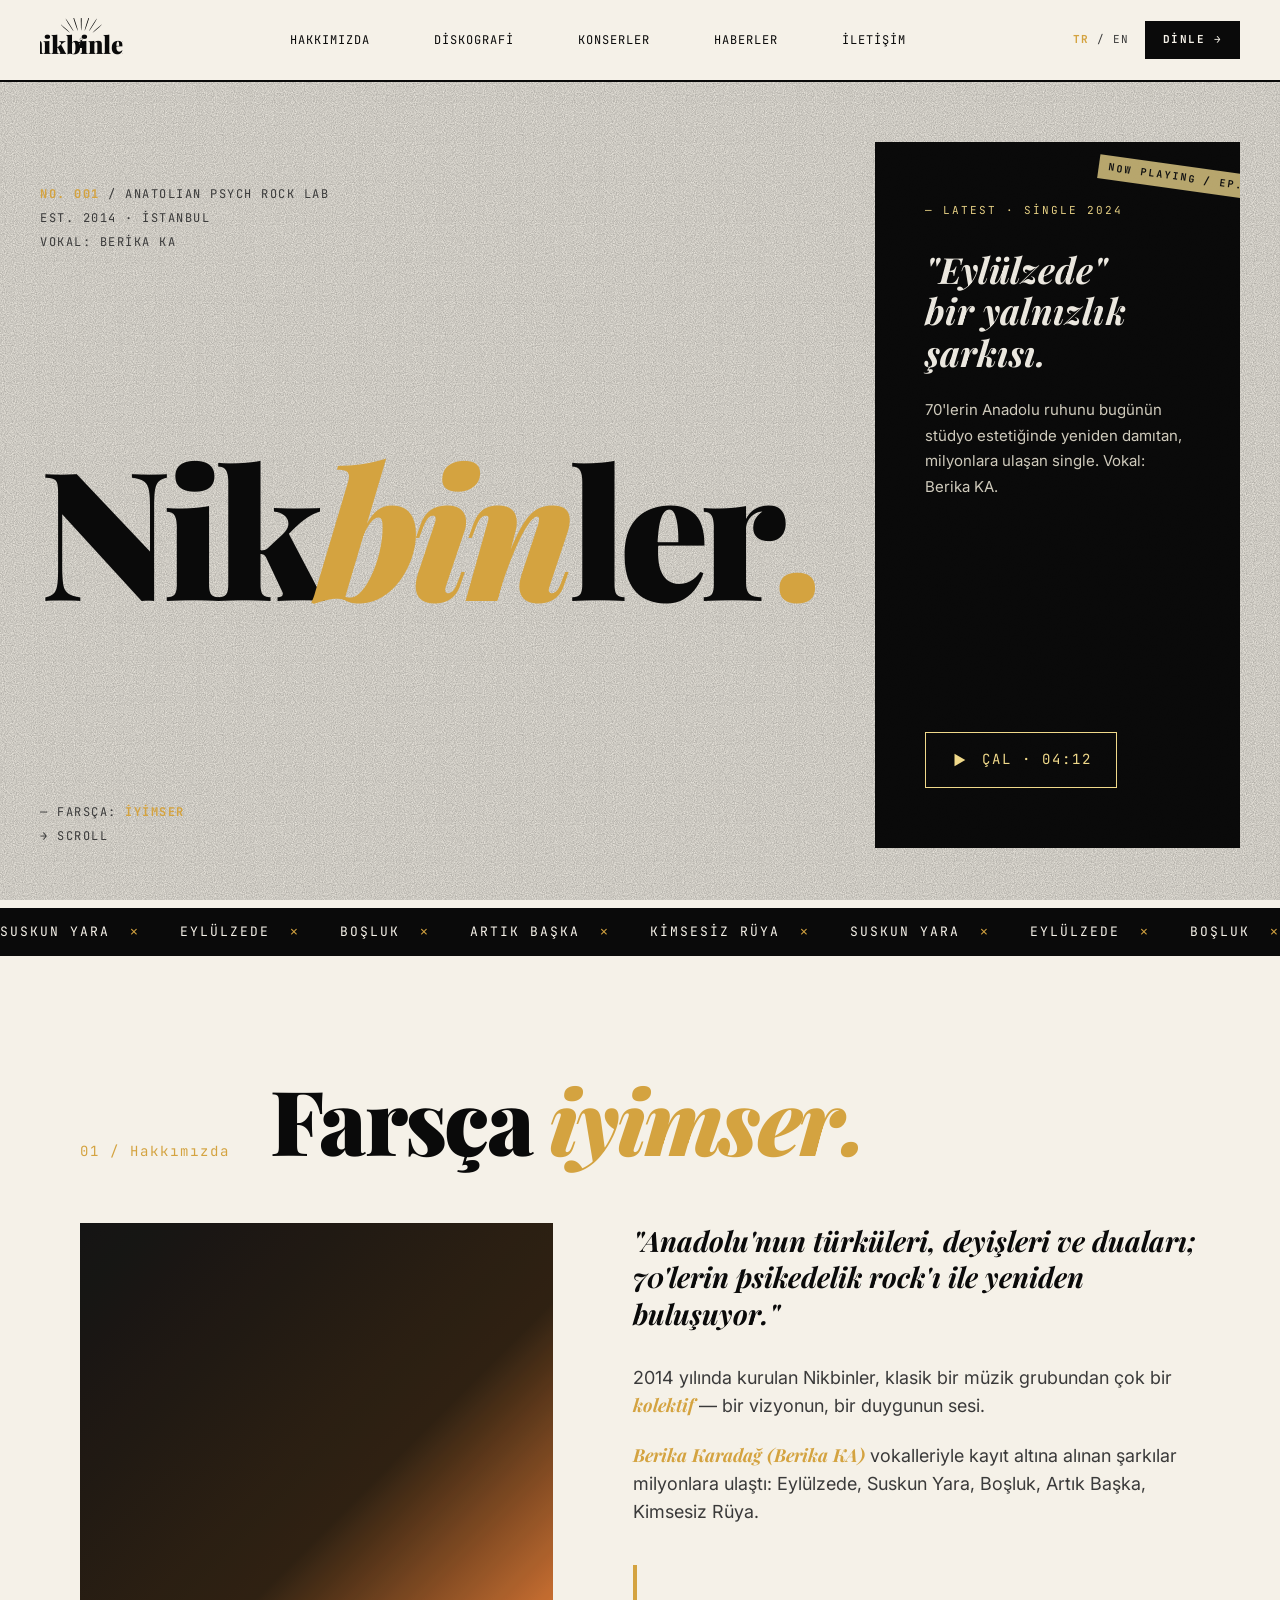
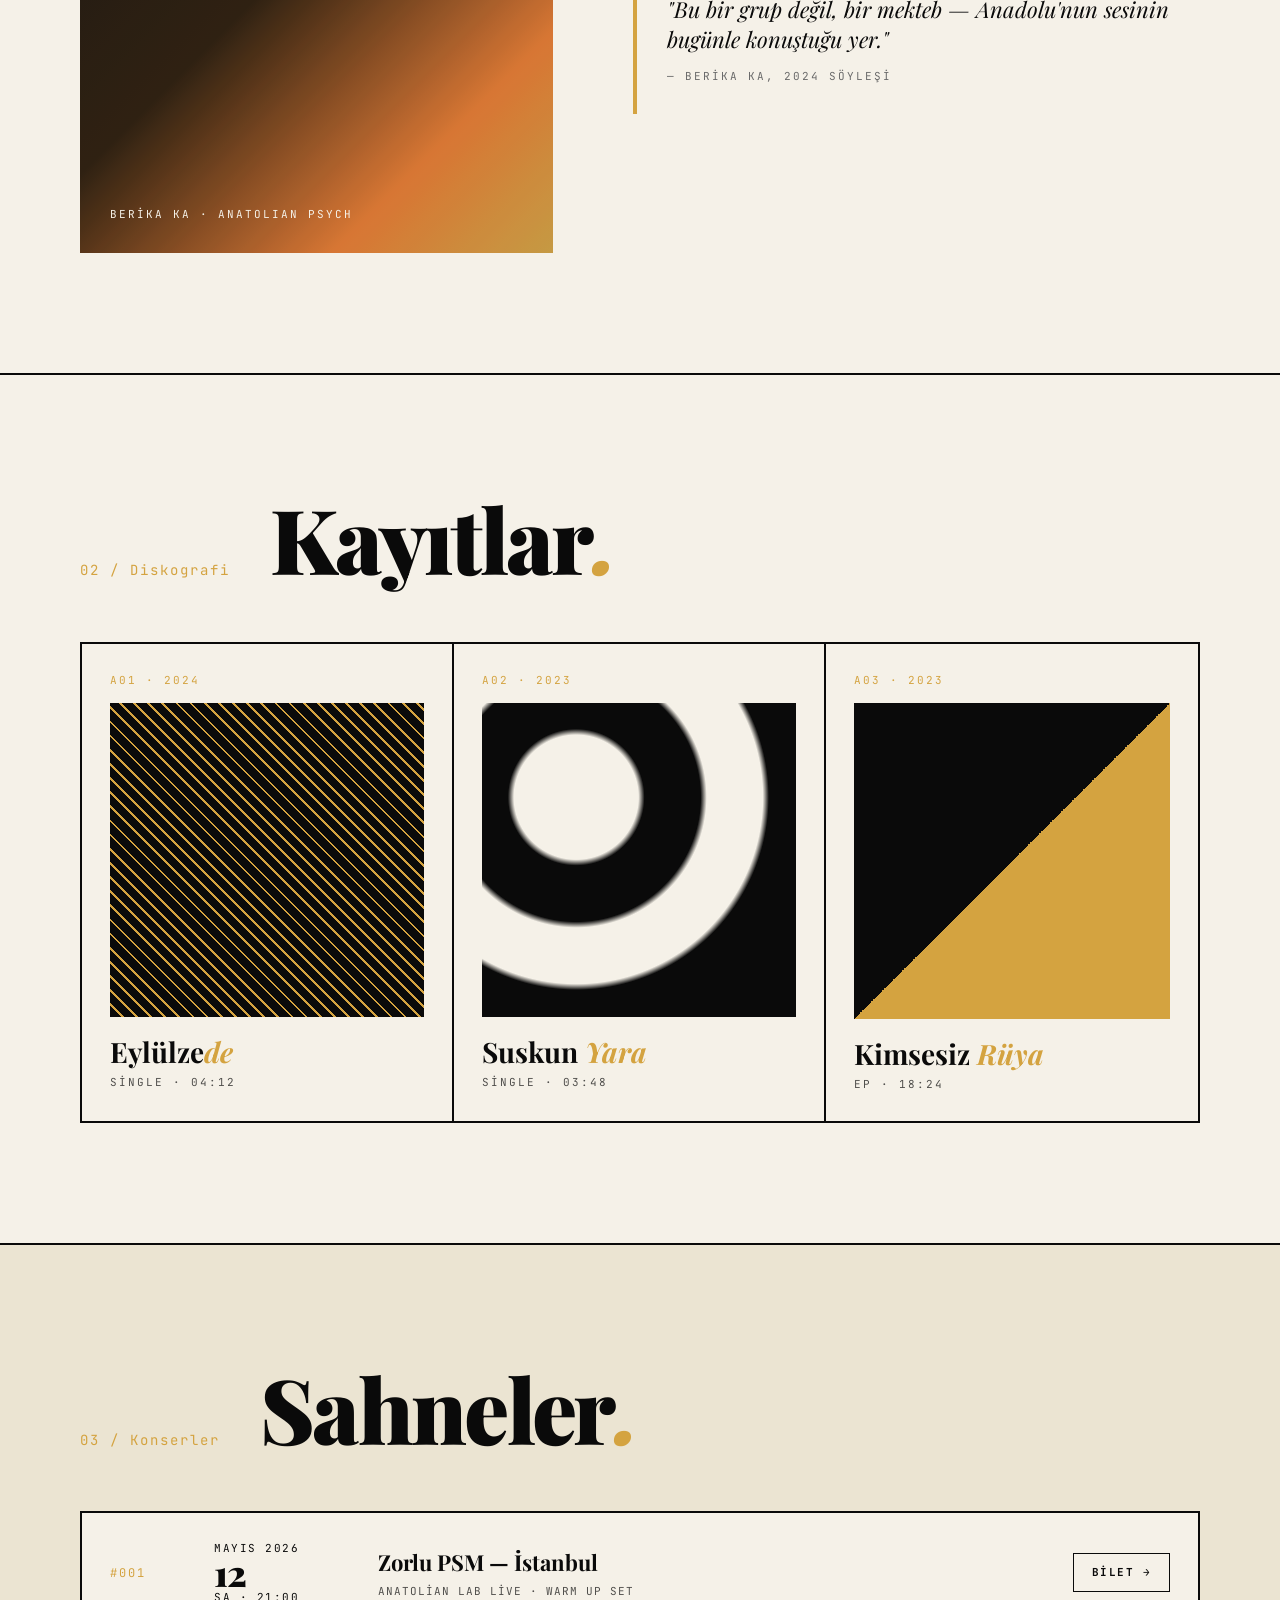
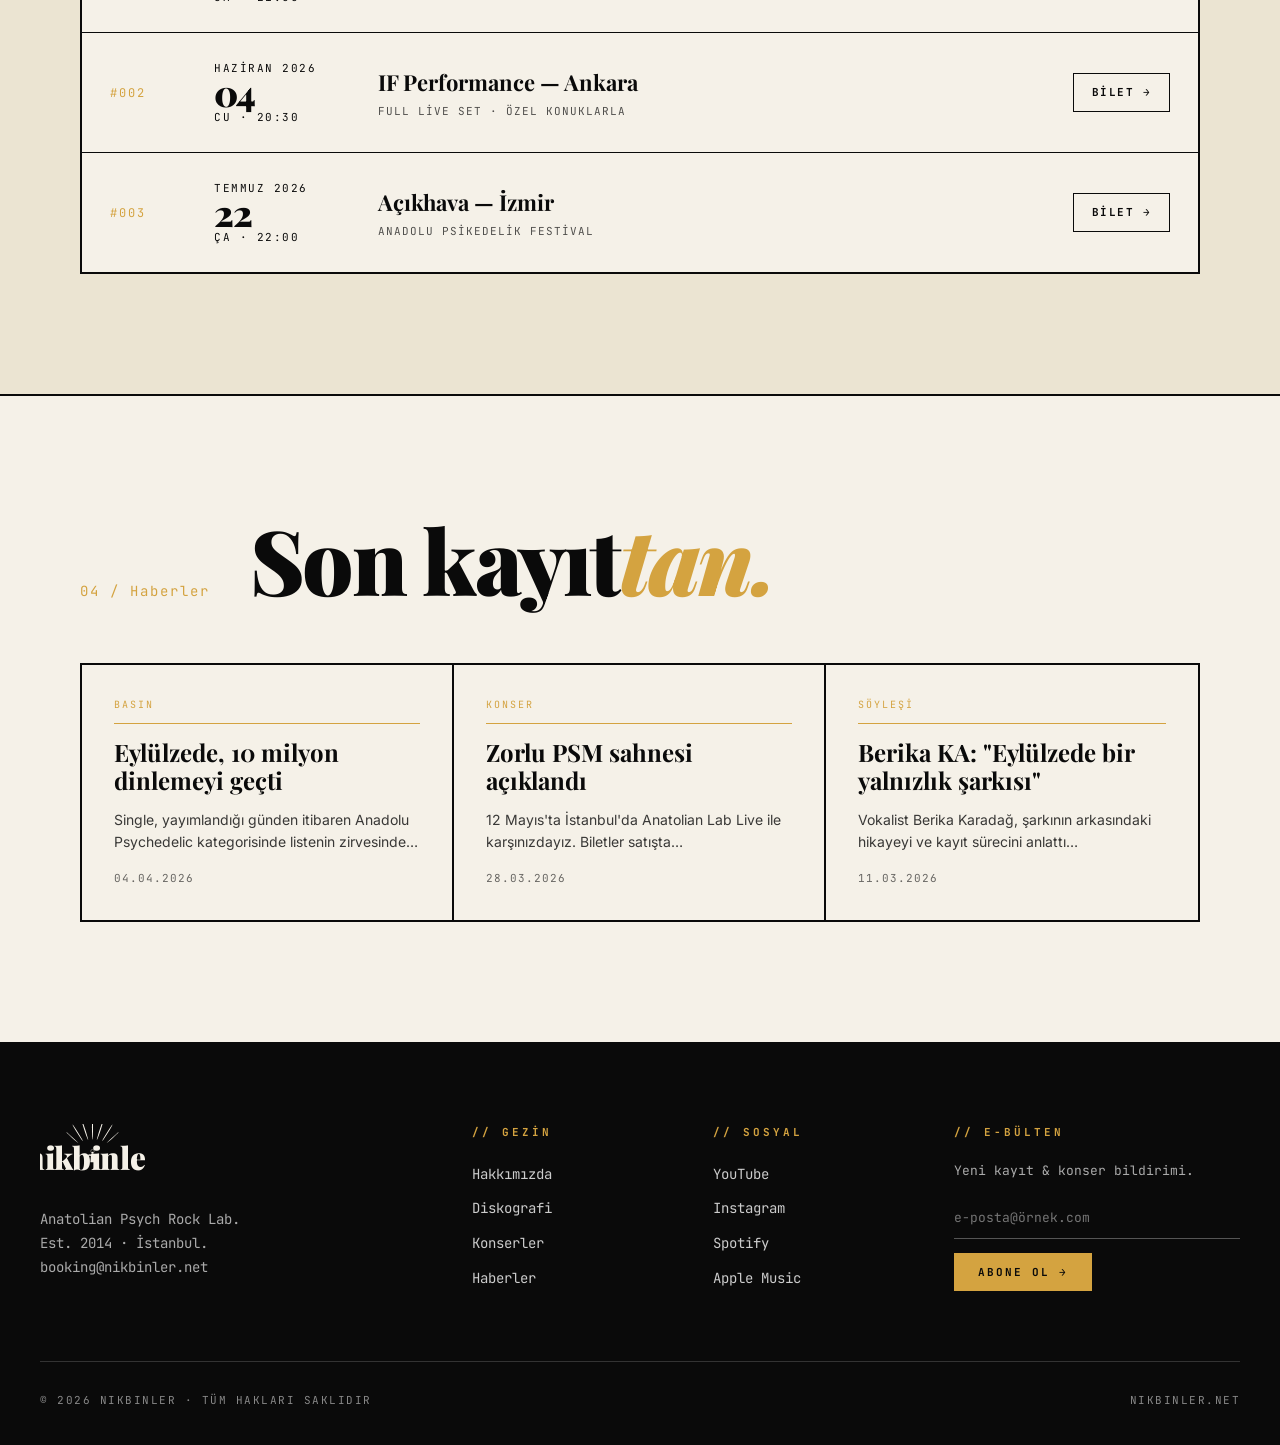
==== commit 61cd148e: "Remove Serkan Selay references from about and hero sections" ====
--- a/index.html
+++ b/index.html
@@ -121,7 +121,7 @@
   /* ABOUT */
   .about{display:grid;grid-template-columns:1fr 1.2fr;gap:80px;align-items:start;max-width:1320px;margin:0 auto}
   .about-visual{aspect-ratio:3/4;background:var(--ink);position:relative;overflow:hidden}
-  .about-visual::before{content:"BERİKA KA · SERKAN SELAY";position:absolute;bottom:30px;left:30px;color:var(--paper);font-family:'JetBrains Mono',monospace;font-size:11px;letter-spacing:2px;z-index:3}
+  .about-visual::before{content:"BERİKA KA · ANATOLIAN PSYCH";position:absolute;bottom:30px;left:30px;color:var(--paper);font-family:'JetBrains Mono',monospace;font-size:11px;letter-spacing:2px;z-index:3}
   .about-visual::after{content:"";position:absolute;inset:0;background:linear-gradient(135deg,var(--ink),#2a1a08 50%,var(--accent-hi) 80%,var(--accent));opacity:.92;mix-blend-mode:screen}
   .about-content p{font-size:18px;color:var(--ink-dim);margin-bottom:22px;max-width:600px}
   .about-content p i{color:var(--accent);font-family:'Playfair Display',serif;font-weight:700}
@@ -248,7 +248,7 @@
     <div class="hero-meta">
       <div><b>No. 001</b> / ANATOLIAN PSYCH ROCK LAB</div>
       <div>EST. 2014 · İSTANBUL</div>
-      <div>BERİKA KA · SERKAN SELAY</div>
+      <div>VOKAL: BERİKA KA</div>
     </div>
     <h1>Nik<i>bin</i>ler<span style="color:var(--accent)">.</span></h1>
     <div class="hero-meta">
@@ -283,7 +283,7 @@
       <div class="about-visual" aria-hidden="true"></div>
       <div class="about-content">
         <p class="lede">"Anadolu'nun türküleri, deyişleri ve duaları; 70'lerin psikedelik rock'ı ile yeniden buluşuyor."</p>
-        <p>2014 yılında <i>Serkan Selay</i> öncülüğünde kurulan Nikbinler, klasik bir müzik grubundan çok bir <i>kolektif</i> — bir vizyonun, bir duygunun sesi.</p>
+        <p>2014 yılında kurulan Nikbinler, klasik bir müzik grubundan çok bir <i>kolektif</i> — bir vizyonun, bir duygunun sesi.</p>
         <p><i>Berika Karadağ (Berika KA)</i> vokalleriyle kayıt altına alınan şarkılar milyonlara ulaştı: Eylülzede, Suskun Yara, Boşluk, Artık Başka, Kimsesiz Rüya.</p>
         <blockquote class="pull-quote">"Bu bir grup değil, bir mekteb — Anadolu'nun sesinin bugünle konuştuğu yer."<footer>— Berika KA, 2024 Söyleşi</footer></blockquote>
       </div>
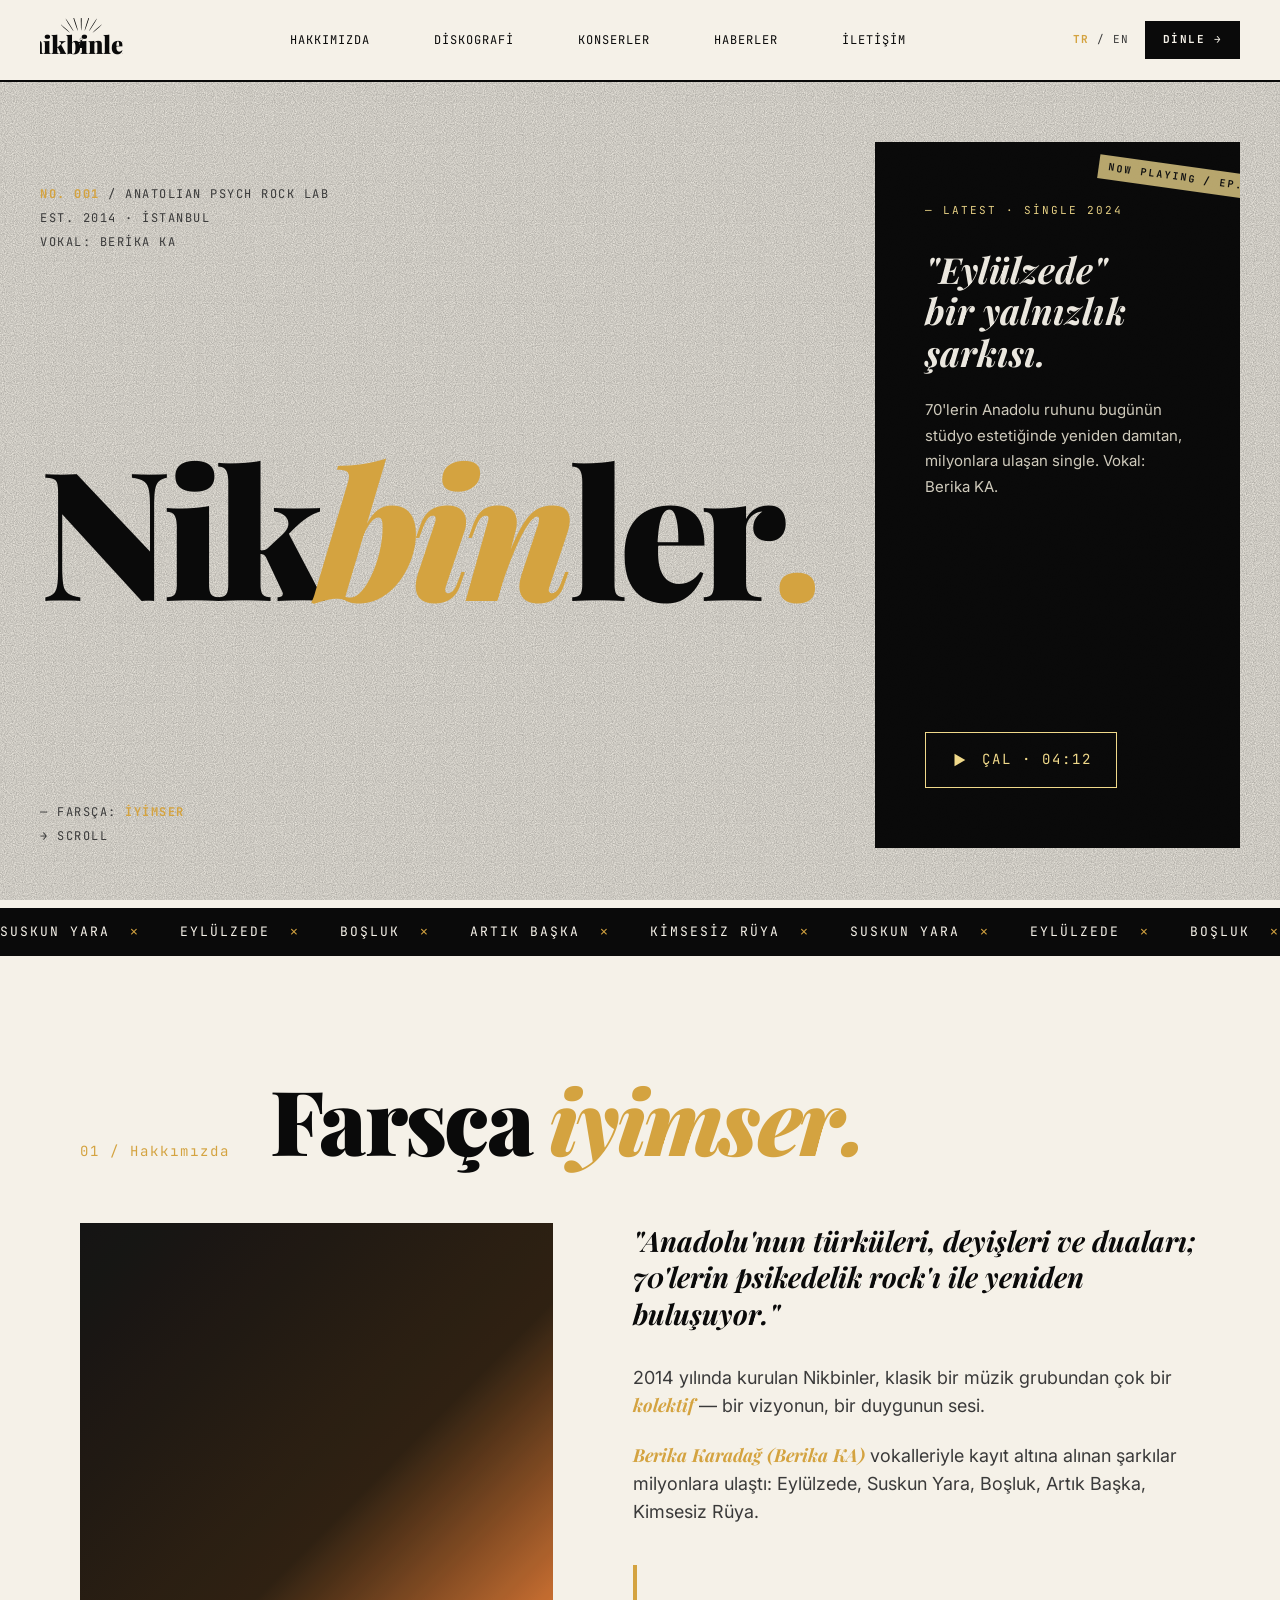
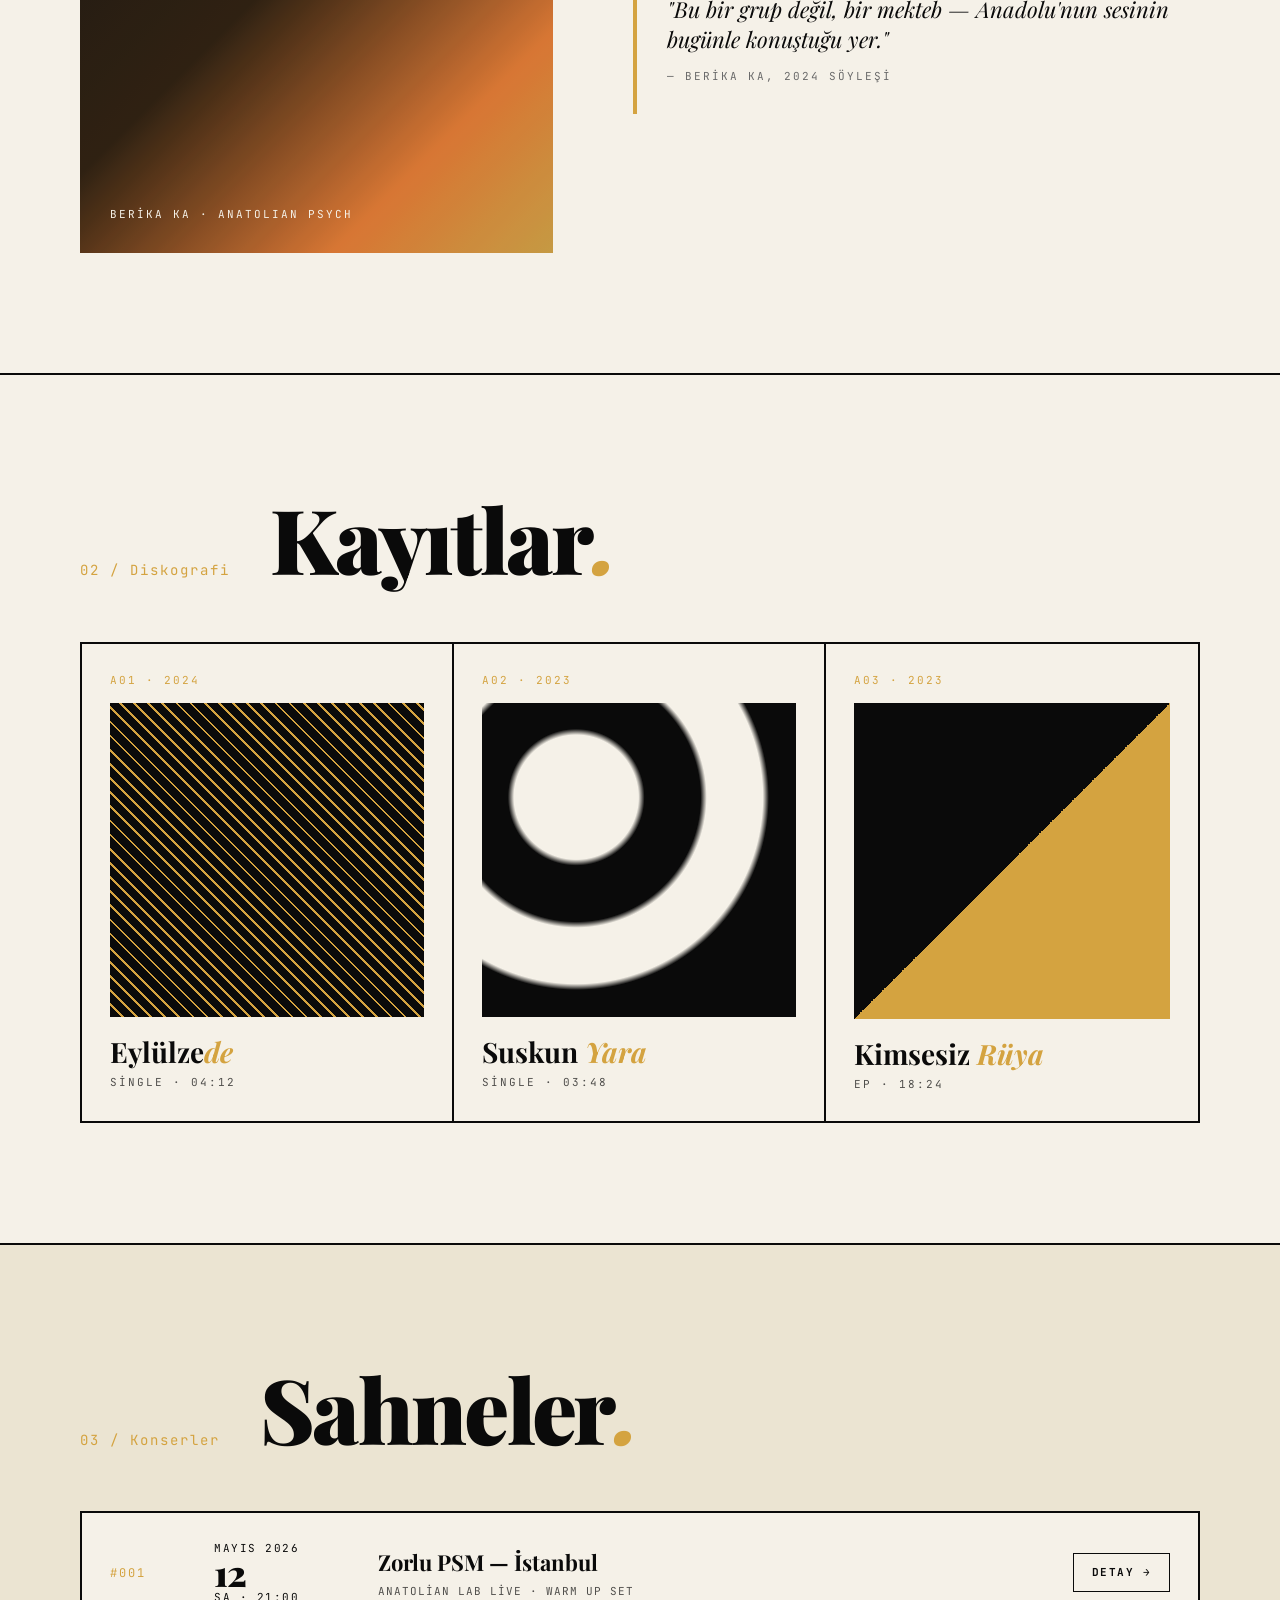
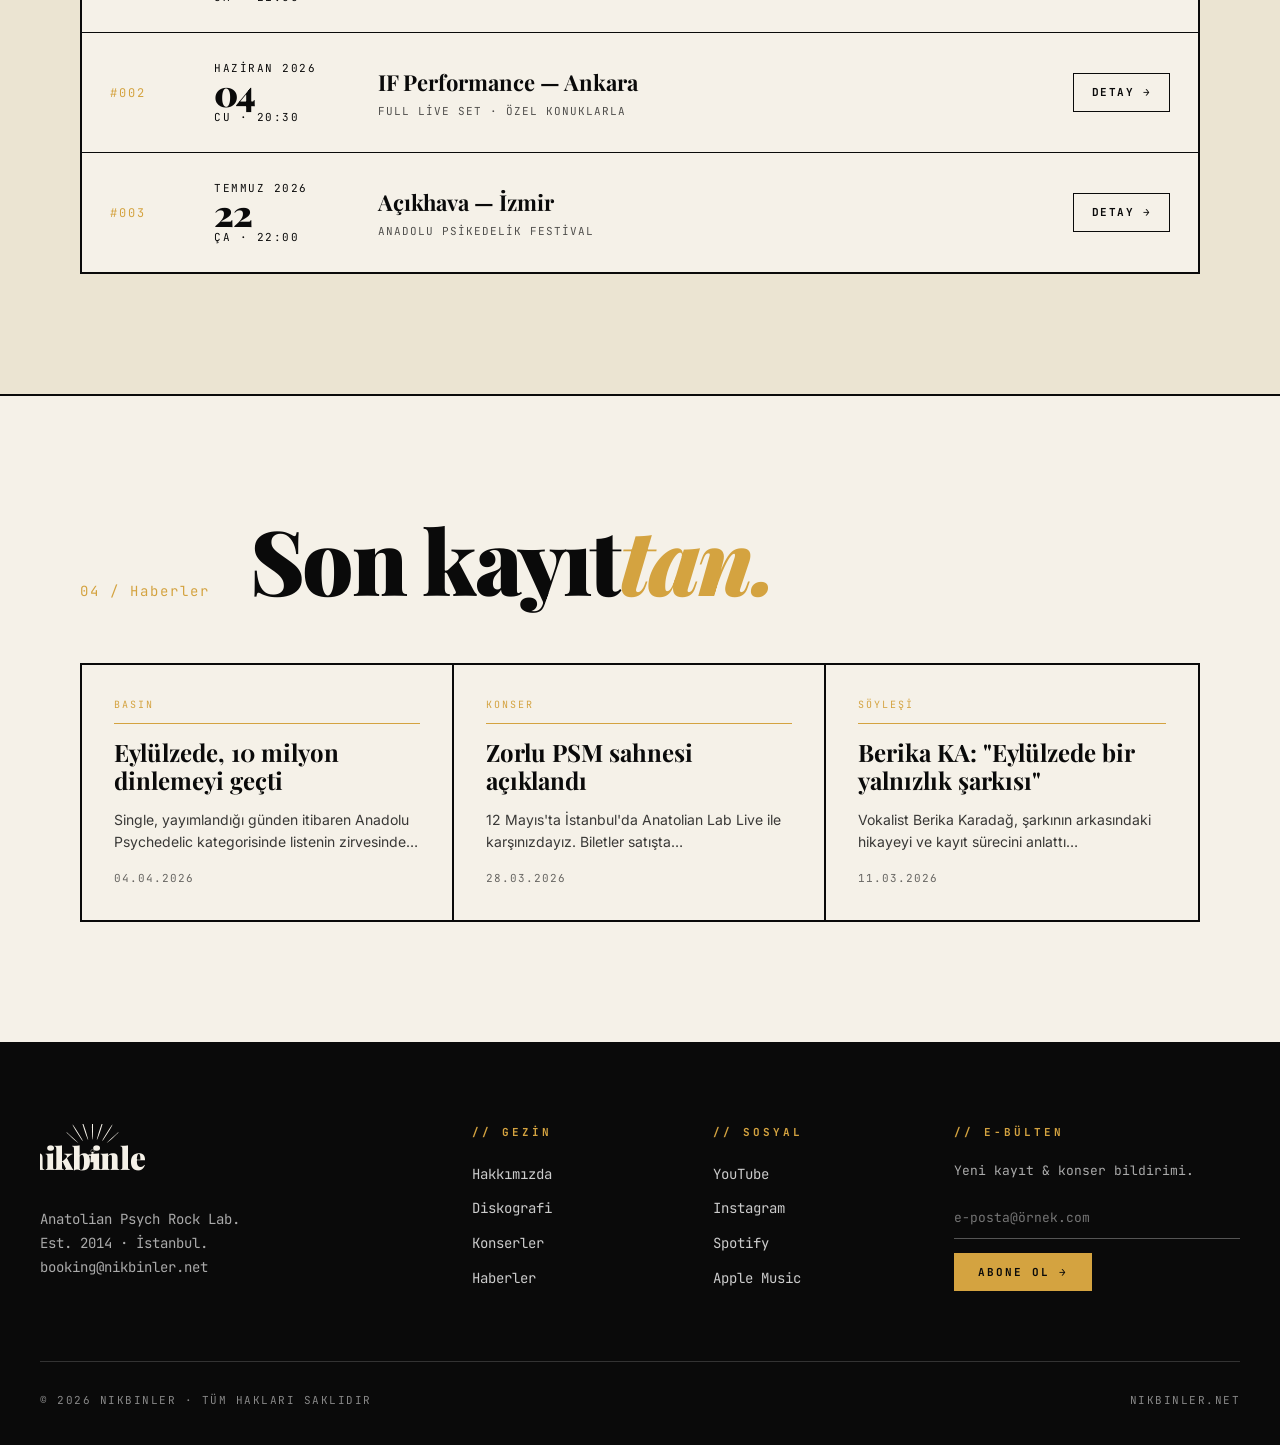
==== commit 97e4f64b: "Add shared stylesheet and concert detail pages" ====
--- a/index.html
+++ b/index.html
@@ -3,205 +3,15 @@
 <head>
 <meta charset="utf-8">
 <meta name="viewport" content="width=device-width,initial-scale=1">
-<title>Nikbinler — Mockup C · Raw Tape Brutalist</title>
+<title>Nikbinler — Anatolian Psych Rock</title>
 <meta name="description" content="70'ler Anadolu Psychedelic Rock. Nikbinler resmi sitesi.">
 <link rel="preconnect" href="https://fonts.googleapis.com">
 <link rel="preconnect" href="https://fonts.gstatic.com" crossorigin>
 <link href="https://fonts.googleapis.com/css2?family=JetBrains+Mono:wght@400;500;700&family=Playfair+Display:ital,wght@0,700;0,900;1,700&family=Inter:wght@400;500&display=swap" rel="stylesheet">
-<style>
-  :root{
-    --paper:#f5f1e8;
-    --paper2:#ebe4d2;
-    --ink:#0a0a0a;
-    --ink-dim:#3a3a3a;
-    --ink-light:#6a6a6a;
-    --accent:#d4a340;
-    --accent-hi:#e87a2f;
-    --tape:#f0d98a;
-  }
-  *{box-sizing:border-box;margin:0;padding:0}
-  html{scroll-behavior:smooth}
-  body{
-    background:var(--paper);
-    color:var(--ink);
-    font-family:'Inter',system-ui,sans-serif;
-    font-weight:400;
-    line-height:1.55;
-    overflow-x:hidden;
-    position:relative;
-  }
-  /* paper texture + subtle grid */
-  body::before{
-    content:"";
-    position:fixed;inset:0;
-    background-image:
-      url("shared/img/noise.svg"),
-      repeating-linear-gradient(0deg,transparent 0,transparent 39px,rgba(10,10,10,.04) 39px,rgba(10,10,10,.04) 40px),
-      repeating-linear-gradient(90deg,transparent 0,transparent 39px,rgba(10,10,10,.04) 39px,rgba(10,10,10,.04) 40px);
-    opacity:.6;
-    pointer-events:none;
-    z-index:1;
-    mix-blend-mode:multiply;
-  }
-  a{color:inherit;text-decoration:none}
-  img{max-width:100%;display:block}
-  .container{max-width:1320px;margin:0 auto;padding:0 40px;position:relative;z-index:2}
-
-  /* NAV */
-  nav{
-    position:sticky;top:0;z-index:100;
-    background:var(--paper);
-    border-bottom:2px solid var(--ink);
-  }
-  .nav-inner{display:grid;grid-template-columns:auto 1fr auto;gap:40px;align-items:center;padding:18px 40px;max-width:1400px;margin:0 auto}
-  .nav-logo{color:var(--ink);height:44px}
-  .nav-logo svg{height:100%;width:auto}
-  .nav-menu{display:flex;gap:32px;align-items:center;justify-content:center}
-  .nav-menu a{font-family:'JetBrains Mono',monospace;font-size:12px;letter-spacing:1px;text-transform:uppercase;color:var(--ink);transition:color .15s;position:relative}
-  .nav-menu a::before{content:"[ ";color:var(--accent);opacity:0;transition:opacity .15s}
-  .nav-menu a::after{content:" ]";color:var(--accent);opacity:0;transition:opacity .15s}
-  .nav-menu a:hover::before,.nav-menu a:hover::after{opacity:1}
-  .nav-right{display:flex;gap:16px;align-items:center}
-  .nav-cta{background:var(--ink);color:var(--paper);padding:10px 18px;font-family:'JetBrains Mono',monospace;font-size:11px;letter-spacing:1.5px;text-transform:uppercase;font-weight:700}
-  .nav-cta:hover{background:var(--accent-hi);color:var(--ink)}
-  .lang{font-family:'JetBrains Mono',monospace;font-size:11px;color:var(--ink-dim);letter-spacing:1px}
-  .lang b{color:var(--accent)}
-
-  /* HERO */
-  .hero{
-    min-height:92vh;
-    display:grid;
-    grid-template-columns:1fr 1fr;
-    padding:60px 40px;
-    position:relative;
-    border-bottom:2px solid var(--ink);
-    gap:60px;
-  }
-  .hero-left{display:flex;flex-direction:column;justify-content:space-between;padding-top:40px}
-  .hero-meta{font-family:'JetBrains Mono',monospace;font-size:12px;letter-spacing:1.5px;text-transform:uppercase;color:var(--ink-dim);line-height:2}
-  .hero-meta b{color:var(--accent)}
-  .hero h1{
-    font-family:'Playfair Display',serif;
-    font-weight:900;
-    font-size:clamp(80px,14vw,220px);
-    line-height:.85;
-    color:var(--ink);
-    letter-spacing:-.04em;
-    margin:40px 0;
-  }
-  .hero h1 i{font-style:italic;color:var(--accent)}
-  .hero-right{background:var(--ink);color:var(--paper);padding:60px 50px;display:flex;flex-direction:column;justify-content:space-between;position:relative;overflow:hidden}
-  .hero-right::before{
-    content:"";position:absolute;inset:0;
-    background-image:url("shared/img/noise.svg");
-    opacity:.15;pointer-events:none;
-  }
-  .hero-tag{font-family:'JetBrains Mono',monospace;font-size:11px;letter-spacing:2px;text-transform:uppercase;color:var(--tape);margin-bottom:30px}
-  .hero-right h2{font-family:'Playfair Display',serif;font-weight:700;font-size:36px;line-height:1.15;margin-bottom:24px;font-style:italic}
-  .hero-right p{font-size:15px;color:#d8d3c4;line-height:1.7;margin-bottom:32px;max-width:420px}
-  .play-big{display:inline-flex;align-items:center;gap:14px;font-family:'JetBrains Mono',monospace;font-size:14px;letter-spacing:2px;text-transform:uppercase;color:var(--tape);border:1px solid var(--tape);padding:16px 24px;width:fit-content;transition:all .2s;position:relative;z-index:2}
-  .play-big:hover{background:var(--tape);color:var(--ink)}
-  .play-big svg{width:18px;height:18px}
-  .tape-strip{position:absolute;background:var(--tape);opacity:.75;mix-blend-mode:screen;padding:4px 10px;font-family:'JetBrains Mono',monospace;font-size:10px;letter-spacing:2px;color:var(--ink);font-weight:700;transform:rotate(-3deg)}
-
-  /* Banner bar */
-  .runner{background:var(--ink);color:var(--paper);padding:12px 0;overflow:hidden;border-bottom:2px solid var(--ink)}
-  .runner-track{display:flex;gap:40px;white-space:nowrap;animation:slide 35s linear infinite;font-family:'JetBrains Mono',monospace;font-size:13px;letter-spacing:2px;text-transform:uppercase}
-  .runner-track span{display:inline-flex;align-items:center;gap:20px}
-  .runner-track span::after{content:"✕";color:var(--accent)}
-  @keyframes slide{to{transform:translateX(-50%)}}
-
-  /* SECTION */
-  section{padding:120px 40px;border-bottom:2px solid var(--ink);position:relative;z-index:2}
-  .section-head{display:grid;grid-template-columns:auto 1fr;gap:40px;align-items:baseline;margin-bottom:60px}
-  .section-num{font-family:'JetBrains Mono',monospace;font-size:14px;color:var(--accent);letter-spacing:2px}
-  .section-title{font-family:'Playfair Display',serif;font-weight:900;font-size:clamp(48px,7vw,96px);line-height:.95;color:var(--ink);letter-spacing:-.03em}
-  .section-title i{color:var(--accent);font-style:italic}
-
-  /* ABOUT */
-  .about{display:grid;grid-template-columns:1fr 1.2fr;gap:80px;align-items:start;max-width:1320px;margin:0 auto}
-  .about-visual{aspect-ratio:3/4;background:var(--ink);position:relative;overflow:hidden}
-  .about-visual::before{content:"BERİKA KA · ANATOLIAN PSYCH";position:absolute;bottom:30px;left:30px;color:var(--paper);font-family:'JetBrains Mono',monospace;font-size:11px;letter-spacing:2px;z-index:3}
-  .about-visual::after{content:"";position:absolute;inset:0;background:linear-gradient(135deg,var(--ink),#2a1a08 50%,var(--accent-hi) 80%,var(--accent));opacity:.92;mix-blend-mode:screen}
-  .about-content p{font-size:18px;color:var(--ink-dim);margin-bottom:22px;max-width:600px}
-  .about-content p i{color:var(--accent);font-family:'Playfair Display',serif;font-weight:700}
-  .about-content .lede{font-family:'Playfair Display',serif;font-size:28px;line-height:1.3;color:var(--ink);font-style:italic;margin-bottom:32px;font-weight:700}
-  .pull-quote{margin:40px 0;padding:30px 0 30px 30px;border-left:4px solid var(--accent);font-family:'Playfair Display',serif;font-size:22px;font-style:italic;color:var(--ink);line-height:1.35}
-  .pull-quote footer{font-family:'JetBrains Mono',monospace;font-size:11px;letter-spacing:2px;text-transform:uppercase;color:var(--ink-light);margin-top:14px;font-style:normal;padding:0;background:none;border:none}
-
-  /* DISCO */
-  .albums{display:grid;grid-template-columns:repeat(3,1fr);gap:0;border:2px solid var(--ink)}
-  .album{padding:28px;border-right:2px solid var(--ink);cursor:pointer;transition:background .2s;position:relative}
-  .album:last-child{border-right:none}
-  .album:hover{background:var(--ink);color:var(--paper)}
-  .album-num{font-family:'JetBrains Mono',monospace;font-size:11px;color:var(--accent);letter-spacing:2px;margin-bottom:14px}
-  .album-cover{aspect-ratio:1;margin-bottom:20px;position:relative;overflow:hidden}
-  .cov1{background:repeating-linear-gradient(45deg,var(--ink),var(--ink) 8px,var(--accent) 8px,var(--accent) 10px)}
-  .cov2{background:radial-gradient(circle at 30% 30%,var(--paper),var(--paper) 20%,var(--ink) 22%,var(--ink) 40%,var(--paper) 42%,var(--paper) 60%,var(--ink) 62%)}
-  .cov3{background:linear-gradient(135deg,var(--ink) 0%,var(--ink) 50%,var(--accent) 50%,var(--accent) 100%)}
-  .album-title{font-family:'Playfair Display',serif;font-weight:700;font-size:28px;line-height:1.1;margin-bottom:6px}
-  .album-title i{color:var(--accent);font-style:italic}
-  .album:hover .album-title i{color:var(--tape)}
-  .album-meta{font-family:'JetBrains Mono',monospace;font-size:11px;letter-spacing:2px;text-transform:uppercase;color:inherit;opacity:.7}
-
-  /* CONCERTS */
-  .concerts-wrap{background:var(--paper2)}
-  .concert-list{border:2px solid var(--ink);background:var(--paper);margin-top:40px}
-  .concert{display:grid;grid-template-columns:80px 140px 1fr auto;gap:24px;padding:28px 28px;align-items:center;border-bottom:1px solid var(--ink)}
-  .concert:last-child{border-bottom:none}
-  .concert:hover{background:var(--ink);color:var(--paper)}
-  .concert:hover .c-num,.concert:hover .c-date b{color:var(--accent)}
-  .c-num{font-family:'JetBrains Mono',monospace;font-size:12px;color:var(--accent);letter-spacing:2px}
-  .c-date{font-family:'JetBrains Mono',monospace;font-size:11px;letter-spacing:1.5px;text-transform:uppercase;line-height:1.3}
-  .c-date b{display:block;font-family:'Playfair Display',serif;font-weight:900;font-size:36px;color:var(--ink);letter-spacing:-1px;line-height:.9;margin-bottom:2px}
-  .c-info h4{font-family:'Playfair Display',serif;font-weight:700;font-size:22px;margin-bottom:4px}
-  .c-info p{font-family:'JetBrains Mono',monospace;font-size:11px;color:inherit;opacity:.7;letter-spacing:1px;text-transform:uppercase}
-  .c-btn{font-family:'JetBrains Mono',monospace;font-size:11px;letter-spacing:1.5px;text-transform:uppercase;padding:10px 18px;border:1px solid currentColor;font-weight:700}
-  .c-btn:hover{background:var(--accent-hi);border-color:var(--accent-hi);color:var(--ink)}
-
-  /* NEWS */
-  .news-grid{display:grid;grid-template-columns:repeat(3,1fr);gap:0;border:2px solid var(--ink)}
-  .news-card{padding:32px;border-right:2px solid var(--ink);transition:background .2s}
-  .news-card:last-child{border-right:none}
-  .news-card:hover{background:var(--ink);color:var(--paper)}
-  .news-tag{font-family:'JetBrains Mono',monospace;font-size:10px;letter-spacing:2px;text-transform:uppercase;color:var(--accent);margin-bottom:14px;padding-bottom:10px;border-bottom:1px solid currentColor;display:block}
-  .news-card h4{font-family:'Playfair Display',serif;font-weight:700;font-size:24px;line-height:1.2;margin-bottom:14px}
-  .news-card p{font-size:14px;color:inherit;opacity:.8}
-  .news-date{font-family:'JetBrains Mono',monospace;font-size:11px;color:inherit;opacity:.6;margin-top:18px;letter-spacing:1px}
-
-  /* FOOTER */
-  footer{background:var(--ink);color:var(--paper);padding:80px 40px 36px;position:relative;z-index:2}
-  .footer-grid{max-width:1320px;margin:0 auto;display:grid;grid-template-columns:2fr 1fr 1fr 1.5fr;gap:50px}
-  .footer-brand svg{height:56px;color:var(--paper)}
-  .footer-brand p{color:#aaa;margin-top:22px;font-size:14px;max-width:280px;font-family:'JetBrains Mono',monospace;line-height:1.7}
-  footer h5{font-family:'JetBrains Mono',monospace;font-size:11px;letter-spacing:3px;text-transform:uppercase;color:var(--accent);margin-bottom:20px}
-  footer ul{list-style:none;display:flex;flex-direction:column;gap:10px}
-  footer li a{color:#ccc;font-size:14px;font-family:'JetBrains Mono',monospace;transition:color .15s}
-  footer li a:hover{color:var(--tape)}
-  .newsletter input{background:transparent;border:none;border-bottom:1px solid #555;padding:12px 0;color:var(--paper);width:100%;font-family:'JetBrains Mono',monospace;font-size:13px}
-  .newsletter input:focus{outline:none;border-color:var(--tape)}
-  .newsletter button{margin-top:14px;font-family:'JetBrains Mono',monospace;font-size:11px;letter-spacing:2px;text-transform:uppercase;background:var(--accent);color:var(--ink);border:none;padding:12px 24px;font-weight:700;cursor:pointer}
-  .newsletter button:hover{background:var(--accent-hi);color:var(--ink)}
-  .copyright{max-width:1320px;margin:70px auto 0;padding-top:30px;border-top:1px solid #333;display:flex;justify-content:space-between;color:#888;font-size:11px;font-family:'JetBrains Mono',monospace;letter-spacing:1.5px}
-  .mockup-badge{position:fixed;bottom:20px;right:20px;background:var(--accent);color:var(--paper);padding:10px 18px;font-family:'JetBrains Mono',monospace;font-size:11px;letter-spacing:2px;text-transform:uppercase;font-weight:700;z-index:999;box-shadow:0 10px 30px rgba(0,0,0,.25)}
-  .mockup-badge a{color:inherit;text-decoration:underline;margin-left:10px}
-
-  @media(max-width:900px){
-    .nav-menu{display:none}
-    .hero{grid-template-columns:1fr}
-    .hero-right{order:2}
-    .about{grid-template-columns:1fr;gap:40px}
-    .albums,.news-grid{grid-template-columns:1fr}
-    .album,.news-card{border-right:none;border-bottom:2px solid var(--ink)}
-    .concert{grid-template-columns:1fr;gap:10px}
-    .footer-grid{grid-template-columns:1fr 1fr}
-    .copyright{flex-direction:column;gap:10px;text-align:center}
-  }
-</style>
+<link rel="stylesheet" href="/shared/style.css">
 </head>
 <body>
 
-<!-- Logo sprite -->
 <svg style="display:none" aria-hidden="true" xmlns="http://www.w3.org/2000/svg">
   <symbol id="nb-logo" viewBox="0 0 600 320">
     <g fill="currentColor" transform="translate(300 90)">
@@ -227,8 +37,8 @@
 
 <nav>
   <div class="nav-inner">
-    <a href="#" class="nav-logo" aria-label="Nikbinler"><svg viewBox="0 0 600 320"><use href="#nb-logo"/></svg></a>
-    <div class="nav-menu">
+    <a href="/" class="nav-logo" aria-label="Nikbinler"><svg viewBox="0 0 600 320"><use href="#nb-logo"/></svg></a>
+    <div class="nav-menu" id="nav-menu">
       <a href="#hakkimizda">Hakkımızda</a>
       <a href="#diskografi">Diskografi</a>
       <a href="#konserler">Konserler</a>
@@ -239,10 +49,10 @@
       <span class="lang"><b>TR</b> / EN</span>
       <a href="#dinle" class="nav-cta">Dinle →</a>
     </div>
+    <button class="nav-toggle" aria-label="Menüyü aç/kapat" aria-expanded="false" aria-controls="nav-menu"><span></span><span></span><span></span></button>
   </div>
 </nav>
 
-<!-- HERO -->
 <section class="hero">
   <div class="hero-left">
     <div class="hero-meta">
@@ -263,11 +73,10 @@
       <h2>"Eylülzede" <br>bir yalnızlık şarkısı.</h2>
       <p>70'lerin Anadolu ruhunu bugünün stüdyo estetiğinde yeniden damıtan, milyonlara ulaşan single. Vokal: Berika KA.</p>
     </div>
-    <a href="#" class="play-big"><svg viewBox="0 0 20 20" fill="currentColor"><path d="M5 3 L17 10 L5 17 Z"/></svg> Çal · 04:12</a>
+    <a href="/album/eylulzede" class="play-big"><svg viewBox="0 0 20 20" fill="currentColor"><path d="M5 3 L17 10 L5 17 Z"/></svg> Çal · 04:12</a>
   </div>
 </section>
 
-<!-- RUNNER -->
 <div class="runner">
   <div class="runner-track">
     <span>SUSKUN YARA</span><span>EYLÜLZEDE</span><span>BOŞLUK</span><span>ARTIK BAŞKA</span><span>KİMSESİZ RÜYA</span>
@@ -275,7 +84,6 @@
   </div>
 </div>
 
-<!-- ABOUT -->
 <section id="hakkimizda">
   <div class="container">
     <div class="section-head"><div class="section-num">01 / Hakkımızda</div><h2 class="section-title">Farsça <i>iyimser.</i></h2></div>
@@ -291,58 +99,54 @@
   </div>
 </section>
 
-<!-- DISCO -->
 <section id="diskografi">
   <div class="container">
     <div class="section-head"><div class="section-num">02 / Diskografi</div><h2 class="section-title">Kayıtlar<i>.</i></h2></div>
     <div class="albums">
-      <div class="album"><div class="album-num">A01 · 2024</div><div class="album-cover cov1"></div><div class="album-title">Eylülze<i>de</i></div><div class="album-meta">Single · 04:12</div></div>
-      <div class="album"><div class="album-num">A02 · 2023</div><div class="album-cover cov2"></div><div class="album-title">Suskun <i>Yara</i></div><div class="album-meta">Single · 03:48</div></div>
-      <div class="album"><div class="album-num">A03 · 2023</div><div class="album-cover cov3"></div><div class="album-title">Kimsesiz <i>Rüya</i></div><div class="album-meta">EP · 18:24</div></div>
+      <a href="/album/eylulzede" class="album"><div class="album-num">A01 · 2024</div><div class="album-cover cov1"></div><div class="album-title">Eylülze<i>de</i></div><div class="album-meta">Single · 04:12</div></a>
+      <a href="/album/suskun-yara" class="album"><div class="album-num">A02 · 2023</div><div class="album-cover cov2"></div><div class="album-title">Suskun <i>Yara</i></div><div class="album-meta">Single · 03:48</div></a>
+      <a href="/album/kimsesiz-ruya" class="album"><div class="album-num">A03 · 2023</div><div class="album-cover cov3"></div><div class="album-title">Kimsesiz <i>Rüya</i></div><div class="album-meta">EP · 18:24</div></a>
     </div>
   </div>
 </section>
 
-<!-- CONCERTS -->
 <section id="konserler" class="concerts-wrap">
   <div class="container">
     <div class="section-head"><div class="section-num">03 / Konserler</div><h2 class="section-title">Sahneler<i>.</i></h2></div>
     <div class="concert-list">
-      <div class="concert">
+      <a href="/konser/zorlu-psm-istanbul" class="concert">
         <div class="c-num">#001</div>
         <div class="c-date">Mayıs 2026<b>12</b>Sa · 21:00</div>
         <div class="c-info"><h4>Zorlu PSM — İstanbul</h4><p>Anatolian Lab Live · Warm Up Set</p></div>
-        <a href="#" class="c-btn">Bilet →</a>
-      </div>
-      <div class="concert">
+        <span class="c-btn">Detay →</span>
+      </a>
+      <a href="/konser/if-performance-ankara" class="concert">
         <div class="c-num">#002</div>
         <div class="c-date">Haziran 2026<b>04</b>Cu · 20:30</div>
         <div class="c-info"><h4>IF Performance — Ankara</h4><p>Full Live Set · Özel Konuklarla</p></div>
-        <a href="#" class="c-btn">Bilet →</a>
-      </div>
-      <div class="concert">
+        <span class="c-btn">Detay →</span>
+      </a>
+      <a href="/konser/acikhava-izmir" class="concert">
         <div class="c-num">#003</div>
         <div class="c-date">Temmuz 2026<b>22</b>Ça · 22:00</div>
         <div class="c-info"><h4>Açıkhava — İzmir</h4><p>Anadolu Psikedelik Festival</p></div>
-        <a href="#" class="c-btn">Bilet →</a>
-      </div>
+        <span class="c-btn">Detay →</span>
+      </a>
     </div>
   </div>
 </section>
 
-<!-- NEWS -->
 <section id="haberler">
   <div class="container">
     <div class="section-head"><div class="section-num">04 / Haberler</div><h2 class="section-title">Son kayıt<i>tan.</i></h2></div>
     <div class="news-grid">
-      <article class="news-card"><span class="news-tag">Basın</span><h4>Eylülzede, 10 milyon dinlemeyi geçti</h4><p>Single, yayımlandığı günden itibaren Anadolu Psychedelic kategorisinde listenin zirvesinde…</p><div class="news-date">04.04.2026</div></article>
-      <article class="news-card"><span class="news-tag">Konser</span><h4>Zorlu PSM sahnesi açıklandı</h4><p>12 Mayıs'ta İstanbul'da Anatolian Lab Live ile karşınızdayız. Biletler satışta…</p><div class="news-date">28.03.2026</div></article>
-      <article class="news-card"><span class="news-tag">Söyleşi</span><h4>Berika KA: "Eylülzede bir yalnızlık şarkısı"</h4><p>Vokalist Berika Karadağ, şarkının arkasındaki hikayeyi ve kayıt sürecini anlattı…</p><div class="news-date">11.03.2026</div></article>
+      <a href="/haber/eylulzede-10-milyon" class="news-card"><span class="news-tag">Basın</span><h4>Eylülzede, 10 milyon dinlemeyi geçti</h4><p>Single, yayımlandığı günden itibaren Anadolu Psychedelic kategorisinde listenin zirvesinde…</p><div class="news-date">04.04.2026</div></a>
+      <a href="/haber/zorlu-psm-aciklandi" class="news-card"><span class="news-tag">Konser</span><h4>Zorlu PSM sahnesi açıklandı</h4><p>12 Mayıs'ta İstanbul'da Anatolian Lab Live ile karşınızdayız. Biletler satışta…</p><div class="news-date">28.03.2026</div></a>
+      <a href="/haber/berika-ka-soylesi" class="news-card"><span class="news-tag">Söyleşi</span><h4>Berika KA: "Eylülzede bir yalnızlık şarkısı"</h4><p>Vokalist Berika Karadağ, şarkının arkasındaki hikayeyi ve kayıt sürecini anlattı…</p><div class="news-date">11.03.2026</div></a>
     </div>
   </div>
 </section>
 
-<!-- FOOTER -->
 <footer id="iletisim">
   <div class="footer-grid">
     <div class="footer-brand">
@@ -350,11 +154,29 @@
       <p>Anatolian Psych Rock Lab.<br>Est. 2014 · İstanbul.<br>booking@nikbinler.net</p>
     </div>
     <div><h5>// Gezin</h5><ul><li><a href="#hakkimizda">Hakkımızda</a></li><li><a href="#diskografi">Diskografi</a></li><li><a href="#konserler">Konserler</a></li><li><a href="#haberler">Haberler</a></li></ul></div>
-    <div><h5>// Sosyal</h5><ul><li><a href="https://youtube.com/@nikbinler" target="_blank">YouTube</a></li><li><a href="https://instagram.com/nikbinlerband" target="_blank">Instagram</a></li><li><a href="#">Spotify</a></li><li><a href="#">Apple Music</a></li></ul></div>
+    <div><h5>// Sosyal</h5><ul><li><a href="https://youtube.com/@nikbinler" target="_blank" rel="noopener">YouTube</a></li><li><a href="https://instagram.com/nikbinlerband" target="_blank" rel="noopener">Instagram</a></li><li><a href="#">Spotify</a></li><li><a href="#">Apple Music</a></li></ul></div>
     <div class="newsletter"><h5>// E-Bülten</h5><p style="font-size:13px;color:#aaa;margin-bottom:16px;font-family:'JetBrains Mono',monospace">Yeni kayıt & konser bildirimi.</p><input type="email" placeholder="e-posta@örnek.com"><button>Abone Ol →</button></div>
   </div>
   <div class="copyright"><span>© 2026 NIKBINLER · TÜM HAKLARI SAKLIDIR</span><span>NIKBINLER.NET</span></div>
 </footer>
 
+<script>
+(function(){
+  var btn=document.querySelector('.nav-toggle');
+  var menu=document.getElementById('nav-menu');
+  if(!btn||!menu)return;
+  btn.addEventListener('click',function(){
+    var open=menu.classList.toggle('open');
+    btn.setAttribute('aria-expanded',open?'true':'false');
+  });
+  menu.querySelectorAll('a').forEach(function(a){
+    a.addEventListener('click',function(){
+      menu.classList.remove('open');
+      btn.setAttribute('aria-expanded','false');
+    });
+  });
+})();
+</script>
+
 </body>
 </html>
--- a/shared/style.css
+++ b/shared/style.css
@@ -0,0 +1,216 @@
+:root{
+  --paper:#f5f1e8;
+  --paper2:#ebe4d2;
+  --ink:#0a0a0a;
+  --ink-dim:#3a3a3a;
+  --ink-light:#6a6a6a;
+  --accent:#d4a340;
+  --accent-hi:#e87a2f;
+  --tape:#f0d98a;
+}
+*{box-sizing:border-box;margin:0;padding:0}
+html{scroll-behavior:smooth}
+body{background:var(--paper);color:var(--ink);font-family:'Inter',system-ui,sans-serif;font-weight:400;line-height:1.55;overflow-x:hidden;position:relative}
+body::before{content:"";position:fixed;inset:0;background-image:url("/shared/img/noise.svg"),repeating-linear-gradient(0deg,transparent 0,transparent 39px,rgba(10,10,10,.04) 39px,rgba(10,10,10,.04) 40px),repeating-linear-gradient(90deg,transparent 0,transparent 39px,rgba(10,10,10,.04) 39px,rgba(10,10,10,.04) 40px);opacity:.6;pointer-events:none;z-index:1;mix-blend-mode:multiply}
+a{color:inherit;text-decoration:none}
+img{max-width:100%;display:block}
+.container{max-width:1320px;margin:0 auto;padding:0 40px;position:relative;z-index:2}
+
+nav{position:sticky;top:0;z-index:100;background:var(--paper);border-bottom:2px solid var(--ink)}
+.nav-inner{display:grid;grid-template-columns:auto 1fr auto;gap:40px;align-items:center;padding:18px 40px;max-width:1400px;margin:0 auto}
+.nav-logo{color:var(--ink);height:44px}
+.nav-logo svg{height:100%;width:auto}
+.nav-menu{display:flex;gap:32px;align-items:center;justify-content:center}
+.nav-menu a{font-family:'JetBrains Mono',monospace;font-size:12px;letter-spacing:1px;text-transform:uppercase;color:var(--ink);transition:color .15s;position:relative}
+.nav-menu a::before{content:"[ ";color:var(--accent);opacity:0;transition:opacity .15s}
+.nav-menu a::after{content:" ]";color:var(--accent);opacity:0;transition:opacity .15s}
+.nav-menu a:hover::before,.nav-menu a:hover::after{opacity:1}
+.nav-right{display:flex;gap:16px;align-items:center}
+.nav-cta{background:var(--ink);color:var(--paper);padding:10px 18px;font-family:'JetBrains Mono',monospace;font-size:11px;letter-spacing:1.5px;text-transform:uppercase;font-weight:700}
+.nav-cta:hover{background:var(--accent-hi);color:var(--ink)}
+.lang{font-family:'JetBrains Mono',monospace;font-size:11px;color:var(--ink-dim);letter-spacing:1px}
+.lang b{color:var(--accent)}
+.nav-toggle{display:none;background:none;border:2px solid var(--ink);width:42px;height:42px;cursor:pointer;padding:0;position:relative}
+.nav-toggle span{display:block;width:20px;height:2px;background:var(--ink);margin:4px auto;transition:transform .25s,opacity .2s}
+.nav-toggle[aria-expanded="true"] span:nth-child(1){transform:translateY(6px) rotate(45deg)}
+.nav-toggle[aria-expanded="true"] span:nth-child(2){opacity:0}
+.nav-toggle[aria-expanded="true"] span:nth-child(3){transform:translateY(-6px) rotate(-45deg)}
+
+.hero{min-height:92vh;display:grid;grid-template-columns:1fr 1fr;padding:60px 40px;position:relative;border-bottom:2px solid var(--ink);gap:60px}
+.hero-left{display:flex;flex-direction:column;justify-content:space-between;padding-top:40px}
+.hero-meta{font-family:'JetBrains Mono',monospace;font-size:12px;letter-spacing:1.5px;text-transform:uppercase;color:var(--ink-dim);line-height:2}
+.hero-meta b{color:var(--accent)}
+.hero h1{font-family:'Playfair Display',serif;font-weight:900;font-size:clamp(80px,14vw,220px);line-height:.85;color:var(--ink);letter-spacing:-.04em;margin:40px 0}
+.hero h1 i{font-style:italic;color:var(--accent)}
+.hero-right{background:var(--ink);color:var(--paper);padding:60px 50px;display:flex;flex-direction:column;justify-content:space-between;position:relative;overflow:hidden}
+.hero-right::before{content:"";position:absolute;inset:0;background-image:url("/shared/img/noise.svg");opacity:.15;pointer-events:none}
+.hero-tag{font-family:'JetBrains Mono',monospace;font-size:11px;letter-spacing:2px;text-transform:uppercase;color:var(--tape);margin-bottom:30px}
+.hero-right h2{font-family:'Playfair Display',serif;font-weight:700;font-size:36px;line-height:1.15;margin-bottom:24px;font-style:italic}
+.hero-right p{font-size:15px;color:#d8d3c4;line-height:1.7;margin-bottom:32px;max-width:420px}
+.play-big{display:inline-flex;align-items:center;gap:14px;font-family:'JetBrains Mono',monospace;font-size:14px;letter-spacing:2px;text-transform:uppercase;color:var(--tape);border:1px solid var(--tape);padding:16px 24px;width:fit-content;transition:all .2s;position:relative;z-index:2}
+.play-big:hover{background:var(--tape);color:var(--ink)}
+.play-big svg{width:18px;height:18px}
+.tape-strip{position:absolute;background:var(--tape);opacity:.75;mix-blend-mode:screen;padding:4px 10px;font-family:'JetBrains Mono',monospace;font-size:10px;letter-spacing:2px;color:var(--ink);font-weight:700;transform:rotate(-3deg)}
+
+.runner{background:var(--ink);color:var(--paper);padding:12px 0;overflow:hidden;border-bottom:2px solid var(--ink)}
+.runner-track{display:flex;gap:40px;white-space:nowrap;animation:slide 35s linear infinite;font-family:'JetBrains Mono',monospace;font-size:13px;letter-spacing:2px;text-transform:uppercase}
+.runner-track span{display:inline-flex;align-items:center;gap:20px}
+.runner-track span::after{content:"✕";color:var(--accent)}
+@keyframes slide{to{transform:translateX(-50%)}}
+
+section{padding:120px 40px;border-bottom:2px solid var(--ink);position:relative;z-index:2}
+.section-head{display:grid;grid-template-columns:auto 1fr;gap:40px;align-items:baseline;margin-bottom:60px}
+.section-num{font-family:'JetBrains Mono',monospace;font-size:14px;color:var(--accent);letter-spacing:2px}
+.section-title{font-family:'Playfair Display',serif;font-weight:900;font-size:clamp(48px,7vw,96px);line-height:.95;color:var(--ink);letter-spacing:-.03em}
+.section-title i{color:var(--accent);font-style:italic}
+
+.about{display:grid;grid-template-columns:1fr 1.2fr;gap:80px;align-items:start;max-width:1320px;margin:0 auto}
+.about-visual{aspect-ratio:3/4;background:var(--ink);position:relative;overflow:hidden}
+.about-visual::before{content:"BERİKA KA · ANATOLIAN PSYCH";position:absolute;bottom:30px;left:30px;color:var(--paper);font-family:'JetBrains Mono',monospace;font-size:11px;letter-spacing:2px;z-index:3}
+.about-visual::after{content:"";position:absolute;inset:0;background:linear-gradient(135deg,var(--ink),#2a1a08 50%,var(--accent-hi) 80%,var(--accent));opacity:.92;mix-blend-mode:screen}
+.about-content p{font-size:18px;color:var(--ink-dim);margin-bottom:22px;max-width:600px}
+.about-content p i{color:var(--accent);font-family:'Playfair Display',serif;font-weight:700}
+.about-content .lede{font-family:'Playfair Display',serif;font-size:28px;line-height:1.3;color:var(--ink);font-style:italic;margin-bottom:32px;font-weight:700}
+.pull-quote{margin:40px 0;padding:30px 0 30px 30px;border-left:4px solid var(--accent);font-family:'Playfair Display',serif;font-size:22px;font-style:italic;color:var(--ink);line-height:1.35}
+.pull-quote footer{font-family:'JetBrains Mono',monospace;font-size:11px;letter-spacing:2px;text-transform:uppercase;color:var(--ink-light);margin-top:14px;font-style:normal;padding:0;background:none;border:none}
+
+.albums{display:grid;grid-template-columns:repeat(3,1fr);gap:0;border:2px solid var(--ink)}
+.album{padding:28px;border-right:2px solid var(--ink);transition:background .2s;position:relative;display:block;color:inherit}
+.album:last-child{border-right:none}
+.album:hover{background:var(--ink);color:var(--paper)}
+.album-num{font-family:'JetBrains Mono',monospace;font-size:11px;color:var(--accent);letter-spacing:2px;margin-bottom:14px}
+.album-cover{aspect-ratio:1;margin-bottom:20px;position:relative;overflow:hidden}
+.cov1{background:repeating-linear-gradient(45deg,var(--ink),var(--ink) 8px,var(--accent) 8px,var(--accent) 10px)}
+.cov2{background:radial-gradient(circle at 30% 30%,var(--paper),var(--paper) 20%,var(--ink) 22%,var(--ink) 40%,var(--paper) 42%,var(--paper) 60%,var(--ink) 62%)}
+.cov3{background:linear-gradient(135deg,var(--ink) 0%,var(--ink) 50%,var(--accent) 50%,var(--accent) 100%)}
+.album-title{font-family:'Playfair Display',serif;font-weight:700;font-size:28px;line-height:1.1;margin-bottom:6px}
+.album-title i{color:var(--accent);font-style:italic}
+.album:hover .album-title i{color:var(--tape)}
+.album-meta{font-family:'JetBrains Mono',monospace;font-size:11px;letter-spacing:2px;text-transform:uppercase;color:inherit;opacity:.7}
+
+.concerts-wrap{background:var(--paper2)}
+.concert-list{border:2px solid var(--ink);background:var(--paper);margin-top:40px}
+.concert{display:grid;grid-template-columns:80px 140px 1fr auto;gap:24px;padding:28px 28px;align-items:center;border-bottom:1px solid var(--ink);color:inherit}
+.concert:last-child{border-bottom:none}
+.concert:hover{background:var(--ink);color:var(--paper)}
+.concert:hover .c-num,.concert:hover .c-date b{color:var(--accent)}
+.c-num{font-family:'JetBrains Mono',monospace;font-size:12px;color:var(--accent);letter-spacing:2px}
+.c-date{font-family:'JetBrains Mono',monospace;font-size:11px;letter-spacing:1.5px;text-transform:uppercase;line-height:1.3}
+.c-date b{display:block;font-family:'Playfair Display',serif;font-weight:900;font-size:36px;color:var(--ink);letter-spacing:-1px;line-height:.9;margin-bottom:2px}
+.c-info h4{font-family:'Playfair Display',serif;font-weight:700;font-size:22px;margin-bottom:4px}
+.c-info p{font-family:'JetBrains Mono',monospace;font-size:11px;color:inherit;opacity:.7;letter-spacing:1px;text-transform:uppercase}
+.c-btn{font-family:'JetBrains Mono',monospace;font-size:11px;letter-spacing:1.5px;text-transform:uppercase;padding:10px 18px;border:1px solid currentColor;font-weight:700}
+.c-btn:hover{background:var(--accent-hi);border-color:var(--accent-hi);color:var(--ink)}
+
+.news-grid{display:grid;grid-template-columns:repeat(3,1fr);gap:0;border:2px solid var(--ink)}
+.news-card{padding:32px;border-right:2px solid var(--ink);transition:background .2s;display:block;color:inherit}
+.news-card:last-child{border-right:none}
+.news-card:hover{background:var(--ink);color:var(--paper)}
+.news-tag{font-family:'JetBrains Mono',monospace;font-size:10px;letter-spacing:2px;text-transform:uppercase;color:var(--accent);margin-bottom:14px;padding-bottom:10px;border-bottom:1px solid currentColor;display:block}
+.news-card h4{font-family:'Playfair Display',serif;font-weight:700;font-size:24px;line-height:1.2;margin-bottom:14px}
+.news-card p{font-size:14px;color:inherit;opacity:.8}
+.news-date{font-family:'JetBrains Mono',monospace;font-size:11px;color:inherit;opacity:.6;margin-top:18px;letter-spacing:1px}
+
+footer{background:var(--ink);color:var(--paper);padding:80px 40px 36px;position:relative;z-index:2}
+.footer-grid{max-width:1320px;margin:0 auto;display:grid;grid-template-columns:2fr 1fr 1fr 1.5fr;gap:50px}
+.footer-brand svg{height:56px;color:var(--paper)}
+.footer-brand p{color:#aaa;margin-top:22px;font-size:14px;max-width:280px;font-family:'JetBrains Mono',monospace;line-height:1.7}
+footer h5{font-family:'JetBrains Mono',monospace;font-size:11px;letter-spacing:3px;text-transform:uppercase;color:var(--accent);margin-bottom:20px}
+footer ul{list-style:none;display:flex;flex-direction:column;gap:10px}
+footer li a{color:#ccc;font-size:14px;font-family:'JetBrains Mono',monospace;transition:color .15s}
+footer li a:hover{color:var(--tape)}
+.newsletter input{background:transparent;border:none;border-bottom:1px solid #555;padding:12px 0;color:var(--paper);width:100%;font-family:'JetBrains Mono',monospace;font-size:13px}
+.newsletter input:focus{outline:none;border-color:var(--tape)}
+.newsletter button{margin-top:14px;font-family:'JetBrains Mono',monospace;font-size:11px;letter-spacing:2px;text-transform:uppercase;background:var(--accent);color:var(--ink);border:none;padding:12px 24px;font-weight:700;cursor:pointer}
+.newsletter button:hover{background:var(--accent-hi);color:var(--ink)}
+.copyright{max-width:1320px;margin:70px auto 0;padding-top:30px;border-top:1px solid #333;display:flex;justify-content:space-between;color:#888;font-size:11px;font-family:'JetBrains Mono',monospace;letter-spacing:1.5px}
+
+/* DETAIL PAGES */
+.detail-hero{padding:80px 40px 60px;border-bottom:2px solid var(--ink);position:relative;z-index:2}
+.detail-hero .container{max-width:1100px}
+.breadcrumb{font-family:'JetBrains Mono',monospace;font-size:11px;letter-spacing:2px;text-transform:uppercase;color:var(--ink-dim);margin-bottom:36px;display:flex;gap:10px;flex-wrap:wrap}
+.breadcrumb a{color:var(--ink-dim)}
+.breadcrumb a:hover{color:var(--accent)}
+.breadcrumb span{color:var(--accent)}
+.detail-kicker{font-family:'JetBrains Mono',monospace;font-size:12px;letter-spacing:3px;text-transform:uppercase;color:var(--accent);margin-bottom:18px}
+.detail-title{font-family:'Playfair Display',serif;font-weight:900;font-size:clamp(48px,8vw,120px);line-height:.92;letter-spacing:-.03em;margin-bottom:24px}
+.detail-title i{color:var(--accent);font-style:italic}
+.detail-sub{font-family:'Playfair Display',serif;font-style:italic;font-size:clamp(20px,2.4vw,30px);line-height:1.3;color:var(--ink-dim);max-width:780px;margin-bottom:40px}
+.detail-body{padding:80px 40px 100px;position:relative;z-index:2}
+.detail-body .container{max-width:900px}
+.detail-body p{font-size:18px;line-height:1.7;color:var(--ink-dim);margin-bottom:22px}
+.detail-body p i{color:var(--accent);font-family:'Playfair Display',serif;font-weight:700}
+.detail-body h3{font-family:'Playfair Display',serif;font-weight:900;font-size:36px;margin:50px 0 20px;letter-spacing:-1px}
+
+.info-grid{display:grid;grid-template-columns:repeat(4,1fr);gap:0;border:2px solid var(--ink);margin:40px 0}
+.info-cell{padding:22px 20px;border-right:1px solid var(--ink)}
+.info-cell:last-child{border-right:none}
+.info-cell .k{font-family:'JetBrains Mono',monospace;font-size:10px;letter-spacing:2px;text-transform:uppercase;color:var(--accent);margin-bottom:8px}
+.info-cell .v{font-family:'Playfair Display',serif;font-weight:700;font-size:20px;line-height:1.2;color:var(--ink)}
+.info-cell .v small{font-family:'JetBrains Mono',monospace;font-size:11px;letter-spacing:1px;color:var(--ink-dim);font-weight:400;display:block;margin-top:4px}
+
+.big-cover{aspect-ratio:1;margin:0 auto 40px;max-width:520px;position:relative;border:2px solid var(--ink)}
+.big-cover .lbl{position:absolute;bottom:20px;left:20px;right:20px;color:var(--paper);font-family:'JetBrains Mono',monospace;font-size:11px;letter-spacing:2px;z-index:3;display:flex;justify-content:space-between}
+
+.tracklist{border:2px solid var(--ink);margin:40px 0}
+.tracklist li{display:grid;grid-template-columns:60px 1fr auto;gap:20px;padding:20px 24px;border-bottom:1px solid var(--ink);list-style:none;font-family:'JetBrains Mono',monospace;font-size:13px;letter-spacing:1px;align-items:center}
+.tracklist li:last-child{border-bottom:none}
+.tracklist .tn{color:var(--accent);font-weight:700}
+.tracklist .tt{font-family:'Playfair Display',serif;font-size:20px;letter-spacing:0;font-weight:700;color:var(--ink)}
+.tracklist .td{color:var(--ink-light)}
+
+.cta-row{display:flex;gap:16px;flex-wrap:wrap;margin:36px 0}
+.cta-row a{font-family:'JetBrains Mono',monospace;font-size:12px;letter-spacing:2px;text-transform:uppercase;padding:14px 22px;border:2px solid var(--ink);font-weight:700;transition:all .2s}
+.cta-row a.primary{background:var(--ink);color:var(--paper)}
+.cta-row a.primary:hover{background:var(--accent-hi);border-color:var(--accent-hi);color:var(--ink)}
+.cta-row a:not(.primary):hover{background:var(--ink);color:var(--paper)}
+
+.venue-card{background:var(--paper2);border:2px solid var(--ink);padding:40px;margin:40px 0;display:grid;grid-template-columns:1fr auto;gap:40px;align-items:center}
+.venue-card h4{font-family:'Playfair Display',serif;font-size:30px;font-weight:900;margin-bottom:8px;letter-spacing:-.5px}
+.venue-card .addr{font-family:'JetBrains Mono',monospace;font-size:13px;color:var(--ink-dim);line-height:1.6}
+.venue-card .price{font-family:'Playfair Display',serif;font-size:36px;font-weight:900;color:var(--accent-hi)}
+.venue-card .price small{font-family:'JetBrains Mono',monospace;font-size:11px;display:block;color:var(--ink-dim);letter-spacing:2px;text-transform:uppercase;margin-top:2px;font-weight:400}
+
+.meta-row{font-family:'JetBrains Mono',monospace;font-size:11px;letter-spacing:2px;text-transform:uppercase;color:var(--ink-dim);display:flex;gap:24px;flex-wrap:wrap;margin-bottom:20px}
+.meta-row b{color:var(--accent)}
+
+.related{border-top:2px solid var(--ink);padding:80px 40px;background:var(--paper2);position:relative;z-index:2}
+.related h3{font-family:'Playfair Display',serif;font-weight:900;font-size:36px;margin-bottom:30px}
+.related-grid{display:grid;grid-template-columns:repeat(3,1fr);gap:0;border:2px solid var(--ink);background:var(--paper);max-width:1320px;margin:0 auto}
+
+@media(max-width:900px){
+  .nav-inner{grid-template-columns:auto auto;padding:14px 20px;gap:16px}
+  .nav-toggle{display:block;order:3}
+  .nav-right{order:2;margin-left:auto}
+  .nav-right .lang{display:none}
+  .nav-cta{padding:8px 14px;font-size:10px}
+  .nav-logo{height:36px}
+  .nav-menu{position:fixed;top:72px;left:0;right:0;background:var(--paper);border-bottom:2px solid var(--ink);flex-direction:column;align-items:stretch;justify-content:flex-start;gap:0;padding:8px 0;transform:translateY(-120%);transition:transform .3s ease;z-index:99;max-height:calc(100vh - 72px);overflow-y:auto}
+  .nav-menu.open{transform:translateY(0)}
+  .nav-menu a{padding:18px 24px;font-size:14px;border-bottom:1px solid rgba(10,10,10,.08)}
+  .nav-menu a::before,.nav-menu a::after{display:none}
+  .hero{grid-template-columns:1fr;padding:40px 20px;gap:30px}
+  .hero-right{order:2;padding:36px 24px}
+  .hero-right h2{font-size:26px}
+  .hero h1{margin:20px 0;font-size:clamp(64px,18vw,120px)}
+  .container{padding:0 20px}
+  section{padding:70px 20px}
+  .section-head{grid-template-columns:1fr;gap:16px;margin-bottom:40px}
+  .about{grid-template-columns:1fr;gap:40px}
+  .albums,.news-grid,.related-grid{grid-template-columns:1fr}
+  .album,.news-card{border-right:none;border-bottom:2px solid var(--ink)}
+  .album:last-child,.news-card:last-child{border-bottom:none}
+  .concert{grid-template-columns:1fr;gap:12px;padding:22px 20px}
+  .footer-grid{grid-template-columns:1fr;gap:40px}
+  footer{padding:60px 20px 28px}
+  .copyright{flex-direction:column;gap:10px;text-align:center}
+  .runner-track{font-size:11px}
+  .info-grid{grid-template-columns:repeat(2,1fr)}
+  .info-cell{border-bottom:1px solid var(--ink)}
+  .info-cell:nth-last-child(-n+2){border-bottom:none}
+  .info-cell:nth-child(2n){border-right:none}
+  .venue-card{grid-template-columns:1fr;padding:28px;gap:24px}
+  .detail-hero,.detail-body,.related{padding-left:20px;padding-right:20px}
+  .tracklist li{grid-template-columns:40px 1fr auto;gap:12px;padding:16px;font-size:12px}
+  .tracklist .tt{font-size:16px}
+}
